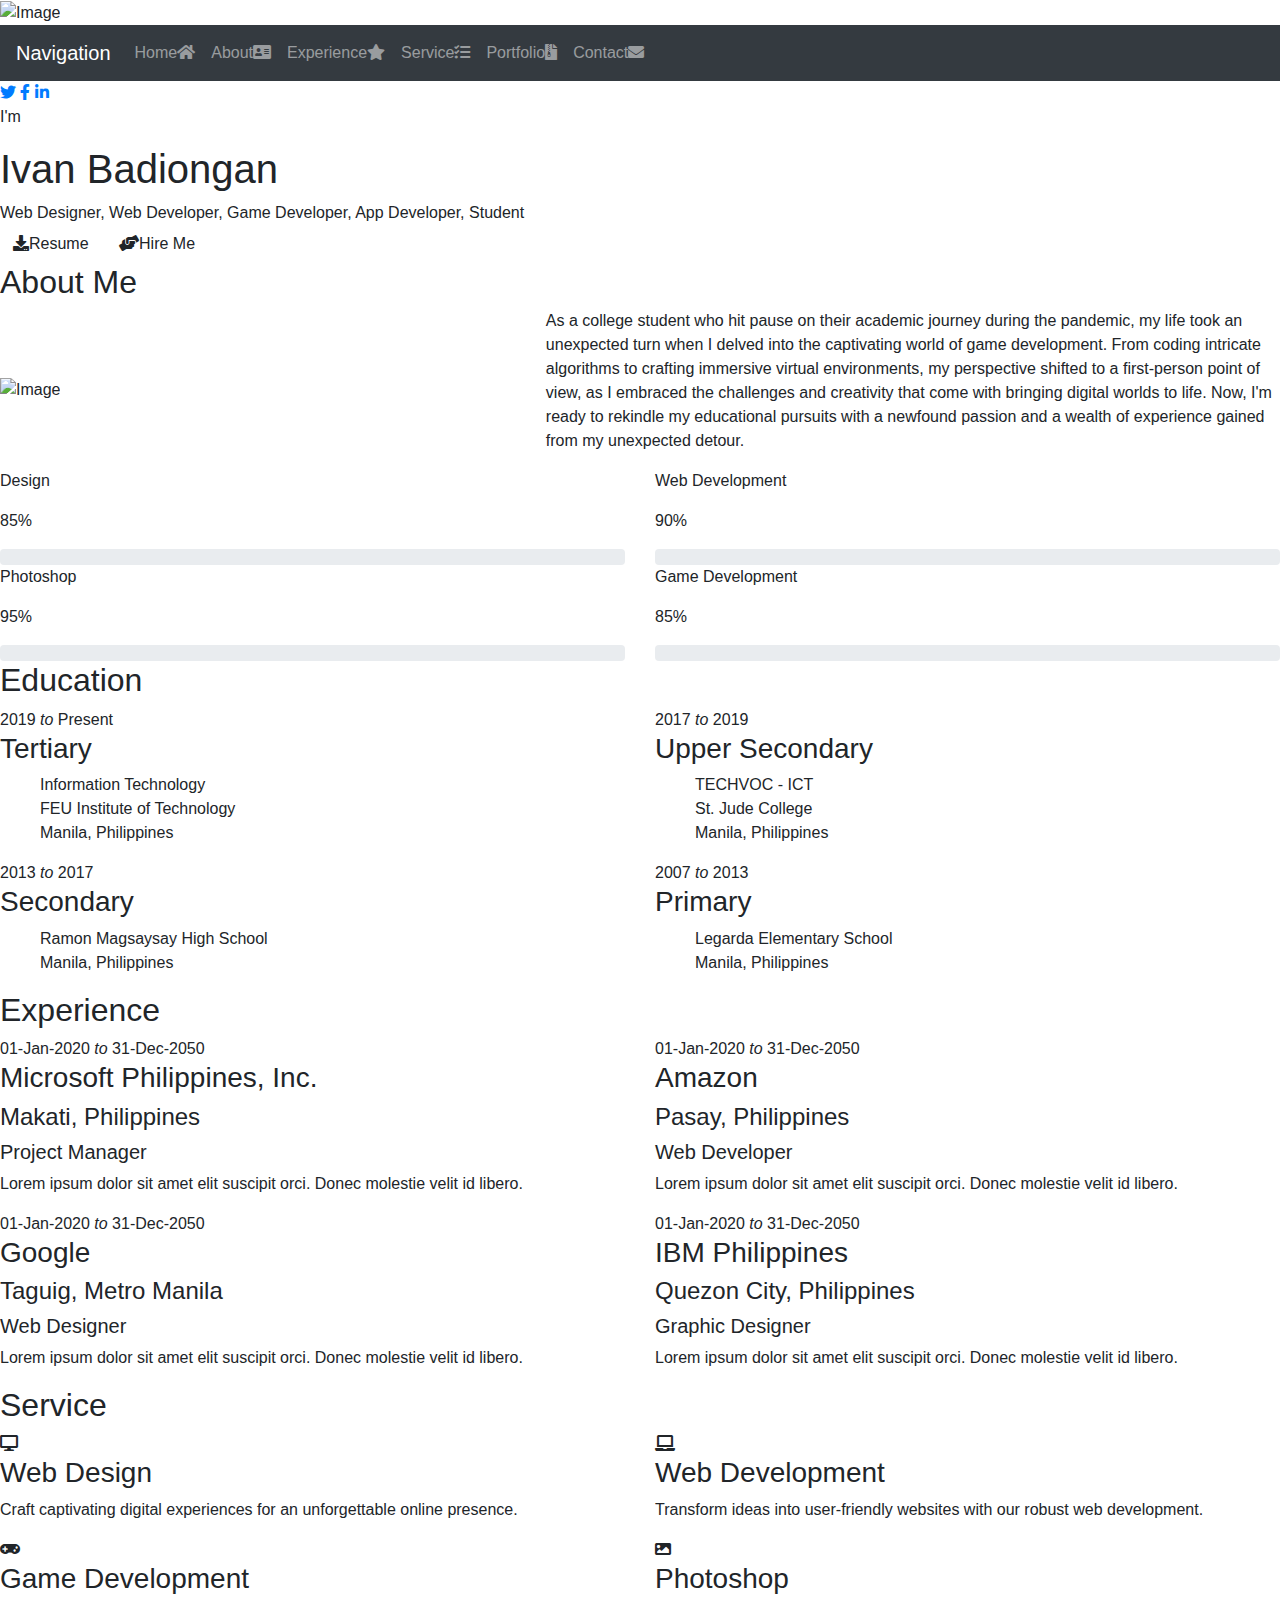
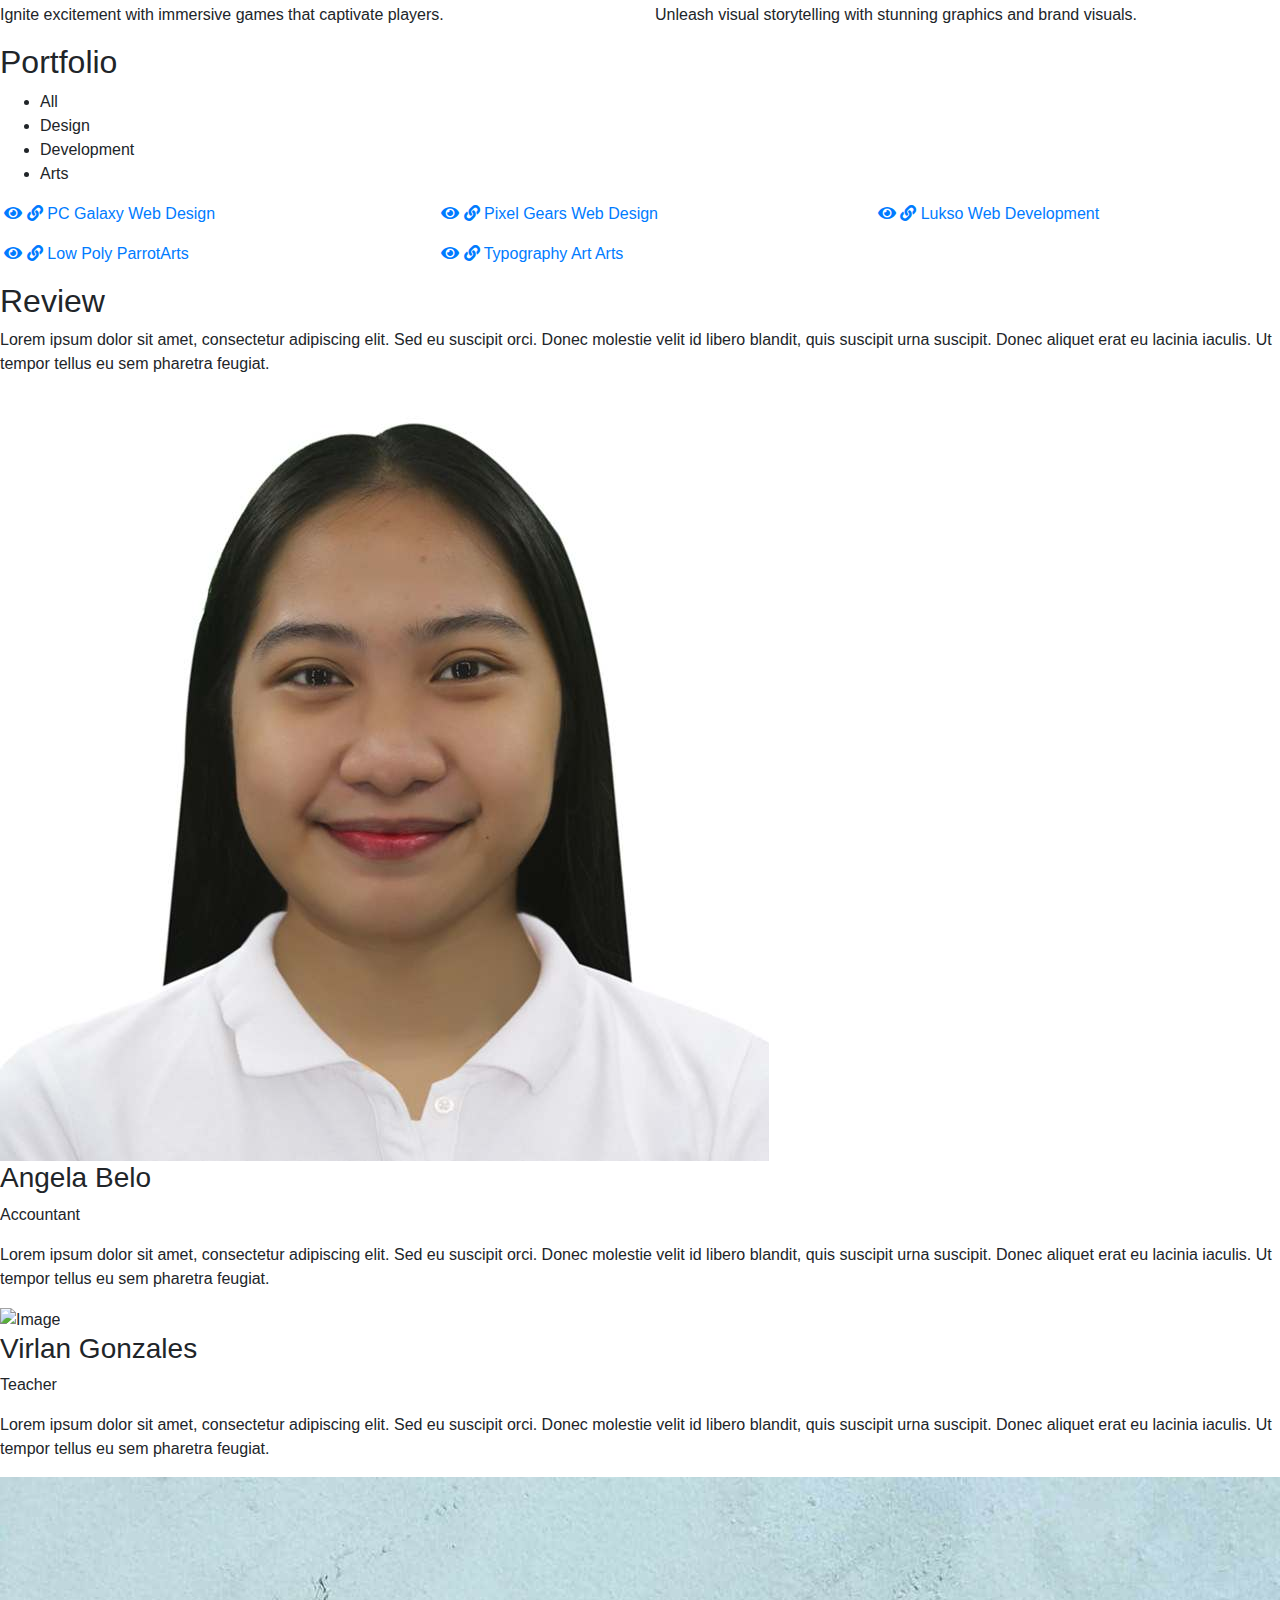
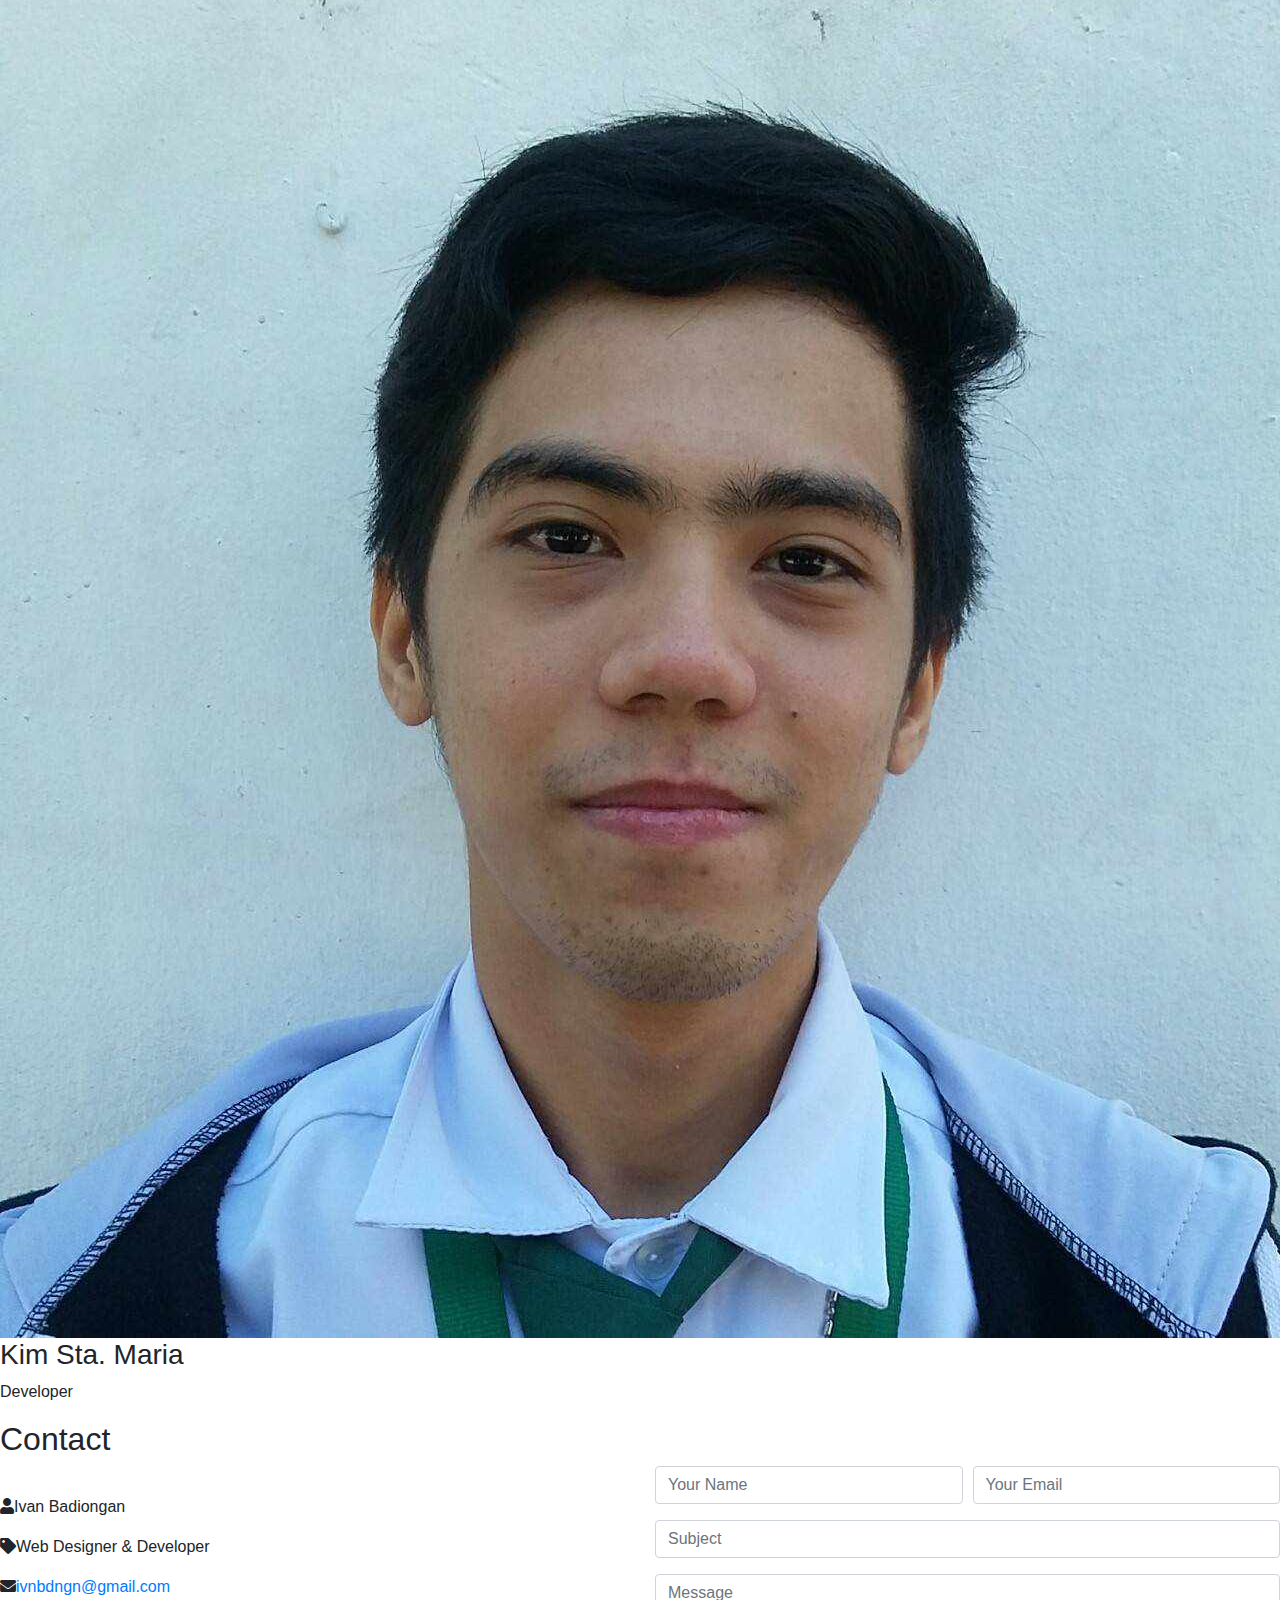
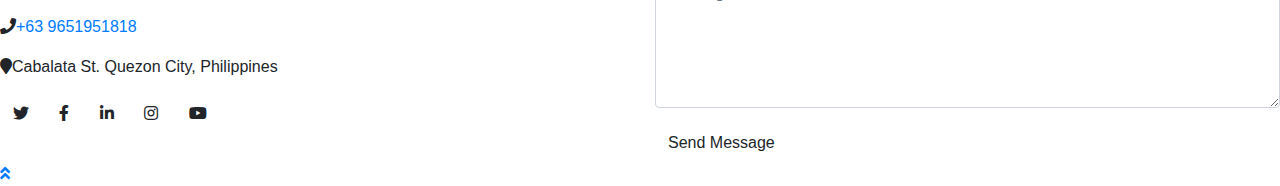
==== index.html @ 09907b91 "Add files via upload" ====
<!DOCTYPE html>
<html lang="en">
    <head>
        <meta charset="utf-8">
        <title>My Personal Website</title>

        <!-- Favicon -->
        <link href="img/favicon.ico" rel="icon">

        <!-- Google Fonts -->
        <link href="https://fonts.googleapis.com/css2?family=Open+Sans:300;400;600;700;800&display=swap" rel="stylesheet">

        <!-- CSS Libraries -->
        <link href="https://stackpath.bootstrapcdn.com/bootstrap/4.4.1/css/bootstrap.min.css" rel="stylesheet">
        <link href="https://cdnjs.cloudflare.com/ajax/libs/font-awesome/5.10.0/css/all.min.css" rel="stylesheet">
        <link href="lib/slick/slick.css" rel="stylesheet">
        <link href="lib/slick/slick-theme.css" rel="stylesheet">
        <link href="lib/lightbox/css/lightbox.min.css" rel="stylesheet">

        <!-- Template Stylesheet -->
        <link href="css/style.css" rel="stylesheet">
    </head>

    <body data-spy="scroll" data-target=".navbar" data-offset="51">
        <div class="wrapper">
            <div class="sidebar">
                <div class="sidebar-header">
                    <img src="img/logo.png" alt="Image">
                </div>
                <div class="sidebar-content">
                    <nav class="navbar navbar-expand-md bg-dark navbar-dark">
                        <a href="#" class="navbar-brand">Navigation</a>
                        <button type="button" class="navbar-toggler" data-toggle="collapse" data-target="#navbarCollapse">
                            <span class="navbar-toggler-icon"></span>
                        </button>
                        <div class="collapse navbar-collapse" id="navbarCollapse">
                            <ul class="nav navbar-nav">
                                <li class="nav-item">
                                    <a class="nav-link" href="#header">Home<i class="fa fa-home"></i></a>
                                </li>
                                <li class="nav-item">
                                    <a class="nav-link" href="#about">About<i class="fa fa-address-card"></i></a>
                                </li>
                                <li class="nav-item">
                                    <a class="nav-link" href="#experience">Experience<i class="fa fa-star"></i></a>
                                </li>
                                <li class="nav-item">
                                    <a class="nav-link" href="#service">Service<i class="fa fa-tasks"></i></a>
                                </li>
                                <li class="nav-item">
                                    <a class="nav-link" href="#portfolio">Portfolio<i class="fa fa-file-archive"></i></a>
                                </li>
                                <li class="nav-item">
                                    <a class="nav-link" href="#contact">Contact<i class="fa fa-envelope"></i></a>
                                </li>
                            </ul>
                        </div>
                    </nav>
                </div>
                <div class="sidebar-footer">
                    <a href="#"><i class="fab fa-twitter"></i></a>
                    <a href="#"><i class="fab fa-facebook-f"></i></a>
                    <a href="#"><i class="fab fa-linkedin-in"></i></a>
                </div>
            </div>
            <div class="content">
                <!-- Header Start -->
                <div class="header" id="header">
                    <div class="content-inner">
                        <p>I'm</p>
                        <h1>Ivan Badiongan</h1>
                        <h2></h2>
                        <div class="typed-text">Web Designer, Web Developer, Game Developer, App Developer, Student</div>
                    </div>
                </div>
                <!-- Header End -->
                
                <!-- Large Button Start -->
                <div class="large-btn">
                    <div class="content-inner">
                        <a class="btn" href="#"><i class="fa fa-download"></i>Resume</a>
                        <a class="btn" href="#"><i class="fa fa-hands-helping"></i>Hire Me</a>
                    </div>
                </div>
                <!-- Large Button End -->
                
                <!-- About Start -->
                <div class="about" id="about">
                    <div class="content-inner">
                        <div class="content-header">
                            <h2>About Me</h2>
                        </div>
                        <div class="row align-items-center">
                            <div class="col-md-6 col-lg-5">
                                <img src="img/about.jpg" alt="Image">
                            </div>
                            <div class="col-md-6 col-lg-7">
                                <p>
                                    As a college student who hit pause on their academic journey during the pandemic, my life took an unexpected turn when I delved into the captivating world of game development. From coding intricate algorithms to crafting immersive virtual environments, my perspective shifted to a first-person point of view, as I embraced the challenges and creativity that come with bringing digital worlds to life. Now, I'm ready to rekindle my educational pursuits with a newfound passion and a wealth of experience gained from my unexpected detour.
                                </p>
                            </div>
                        </div>
                        <div class="row">
                            <div class="col-md-6">
                                <div class="skills">
                                    <div class="skill-name">
                                        <p>Design</p><p>85%</p>
                                    </div>
                                    <div class="progress">
                                        <div class="progress-bar" role="progressbar" aria-valuenow="85" aria-valuemin="0" aria-valuemax="100"></div>
                                    </div>
                                    <div class="skill-name">
                                        <p>Photoshop</p><p>95%</p>
                                    </div>
                                    <div class="progress">
                                        <div class="progress-bar" role="progressbar" aria-valuenow="95" aria-valuemin="0" aria-valuemax="100"></div>
                                    </div>
                                </div>
                            </div>
                            <div class="col-md-6">
                                <div class="skills">
                                    <div class="skill-name">
                                        <p>Web Development</p><p>90%</p>
                                    </div>
                                    <div class="progress">
                                        <div class="progress-bar" role="progressbar" aria-valuenow="90" aria-valuemin="0" aria-valuemax="100"></div>
                                    </div>
                                    <div class="skill-name">
                                        <p>Game Development</p><p>85%</p>
                                    </div>
                                    <div class="progress">
                                        <div class="progress-bar" role="progressbar" aria-valuenow="85" aria-valuemin="0" aria-valuemax="100"></div>
                                    </div>
                                </div>
                            </div>
                        </div>
                    </div>
                </div>
                <!-- About End -->
                
                <!-- Education Start -->
                <div class="education" id="education">
                    <div class="content-inner">
                        <div class="content-header">
                            <h2>Education</h2>
                        </div>
                        <div class="row align-items-center">
                            <div class="col-md-6">
                                <div class="edu-col">
                                    <span>2019 <i>to</i> Present</span>
                                    <h3>Tertiary</h3>
                                    <ul style="list-style-type:none;">
                                        <li>Information Technology</li>
                                        <li>FEU Institute of Technology</li>
                                        <li>Manila, Philippines</li>
                                    </ul>  
                                </div>
                            </div>
                            <div class="col-md-6">
                                <div class="edu-col">
                                    <span>2017 <i>to</i> 2019</span>
                                    <h3>Upper Secondary</h3>
                                    <ul style="list-style-type:none;">
                                        <li>TECHVOC - ICT</li>
                                        <li>St. Jude College</li>
                                        <li>Manila, Philippines</li>
                                    </ul>
                                </div>
                            </div>
                            <div class="col-md-6">
                                <div class="edu-col">
                                    <span>2013 <i>to</i> 2017</span>
                                    <h3>Secondary</h3>
                                    <ul style="list-style-type:none;">
                                        <li>Ramon Magsaysay High School</li>
                                        <li>Manila, Philippines</li>
                                    </ul>
                                </div>
                            </div>
                            <div class="col-md-6">
                                <div class="edu-col">
                                    <span>2007 <i>to</i> 2013</span>
                                    <h3>Primary</h3>
                                    <ul style="list-style-type:none;">
                                        <li>Legarda Elementary School</li>
                                        <li>Manila, Philippines</li>
                                    </ul>  
                                </div>
                            </div>
                        </div>
                    </div>
                </div>
                <!-- Education Start -->
                
                <!-- Experience Start -->
                <div class="experience" id="experience">
                    <div class="content-inner">
                        <div class="content-header">
                            <h2>Experience</h2>
                        </div>
                        <div class="row align-items-center">
                            <div class="col-md-6">
                                <div class="exp-col">
                                    <span>01-Jan-2020 <i>to</i> 31-Dec-2050</span>
                                    <h3>Microsoft Philippines, Inc.</h3>
                                    <h4>Makati, Philippines</h4>
                                    <h5>Project Manager</h5>
                                    <p>Lorem ipsum dolor sit amet elit suscipit orci. Donec molestie velit id libero.</p>
                                </div>
                            </div>
                            <div class="col-md-6">
                                <div class="exp-col">
                                    <span>01-Jan-2020 <i>to</i> 31-Dec-2050</span>
                                    <h3>Amazon</h3>
                                    <h4>Pasay, Philippines</h4>
                                    <h5>Web Developer</h5>
                                    <p>Lorem ipsum dolor sit amet elit suscipit orci. Donec molestie velit id libero.</p>
                                </div>
                            </div>
                            <div class="col-md-6">
                                <div class="exp-col">
                                    <span>01-Jan-2020 <i>to</i> 31-Dec-2050</span>
                                    <h3>Google</h3>
                                    <h4>Taguig, Metro Manila</h4>
                                    <h5>Web Designer</h5>
                                    <p>Lorem ipsum dolor sit amet elit suscipit orci. Donec molestie velit id libero.</p>
                                </div>
                            </div>
                            <div class="col-md-6">
                                <div class="exp-col">
                                    <span>01-Jan-2020 <i>to</i> 31-Dec-2050</span>
                                    <h3>IBM Philippines</h3>
                                    <h4>Quezon City, Philippines</h4>
                                    <h5>Graphic Designer</h5>
                                    <p>Lorem ipsum dolor sit amet elit suscipit orci. Donec molestie velit id libero.</p>
                                </div>
                            </div>
                        </div>
                    </div>
                </div>
                <!-- Experience Start -->
                
                <!-- Service Start -->
                <div class="service" id="service">
                    <div class="content-inner">
                        <div class="content-header">
                            <h2>Service</h2>
                        </div>
                        <div class="row align-items-center">
                            <div class="col-md-6">
                                <div class="srv-col">
                                    <i class="fa fa-desktop"></i>
                                    <h3>Web Design</h3>
                                    <p>Craft captivating digital experiences for an unforgettable online presence.</p>
                                </div>
                            </div>
                            <div class="col-md-6">
                                <div class="srv-col">
                                    <i class="fa fa-laptop"></i>
                                    <h3>Web Development</h3>
                                    <p>Transform ideas into user-friendly websites with our robust web development.</p>
                                </div>
                            </div>
                            <div class="col-md-6">
                                <div class="srv-col">
                                    <i class="fa fa-gamepad"></i>
                                    <h3>Game Development</h3>
                                    <p>Ignite excitement with immersive games that captivate players.</p>
                                </div>
                            </div>
                            <div class="col-md-6">
                                <div class="srv-col">
                                    <i class="fa fa-image"></i>
                                    <h3>Photoshop</h3>
                                    <p>Unleash visual storytelling with stunning graphics and brand visuals.</p>
                                </div>
                            </div>
                        </div>
                    </div>
                </div>
                <!-- Service Start -->
                
                <!-- Portfolio Start -->
                <div class="portfolio" id="portfolio">
                    <div class="content-inner">
                        <div class="content-header">
                            <h2>Portfolio</h2>
                        </div>
                        <div class="row">
                            <div class="col-lg-12">
                                <ul id="portfolio-flters">
                                    <li data-filter="*" class="filter-active">All</li>
                                    <li data-filter=".web-des">Design</li>
                                    <li data-filter=".web-dev">Development</li>
                                    <li data-filter=".dig-mar">Arts</li>
                                </ul>
                            </div>
                        </div>
                        <div class="row portfolio-container">
                            <div class="col-lg-4 col-md-6 portfolio-item web-des">
                                <div class="portfolio-wrap">
                                    <figure>
                                        <img src="img/portfolio-1.png" class="img-fluid" alt="">
                                        <a href="img/portfolio-1.png" data-lightbox="portfolio" data-title="Project Name" class="link-preview" title="Preview"><i class="fa fa-eye"></i></a>
                                        <a href="#" class="link-details" title="More Details"><i class="fa fa-link"></i></a>
                                        <a class="portfolio-title" href="#">PC Galaxy <span>Web Design</span></a>
                                    </figure>
                                </div>
                            </div>

                            <div class="col-lg-4 col-md-6 portfolio-item web-des">
                                <div class="portfolio-wrap">
                                    <figure>
                                        <img src="img/portfolio-2.png" class="img-fluid" alt="">
                                        <a href="img/portfolio-2.png" class="link-preview" data-lightbox="portfolio" data-title="Project Name" title="Preview"><i class="fa fa-eye"></i></a>
                                        <a href="#" class="link-details" title="More Details"><i class="fa fa-link"></i></a>
                                        <a class="portfolio-title" href="#">Pixel Gears <span>Web Design</span></a>
                                    </figure>
                                </div>
                            </div>

                            <div class="col-lg-4 col-md-6 portfolio-item web-dev">
                                <div class="portfolio-wrap">
                                    <figure>
                                        <img src="img/portfolio-3.jpg" class="img-fluid" alt="">
                                        <a href="img/portfolio-3.jpg" class="link-preview" data-lightbox="portfolio" data-title="Project Name" title="Preview"><i class="fa fa-eye"></i></a>
                                        <a href="#" class="link-details" title="More Details"><i class="fa fa-link"></i></a>
                                        <a class="portfolio-title" href="#">Lukso <span>Web Development</span></a>
                                    </figure>
                                </div>
                            </div>

                            <div class="col-lg-4 col-md-6 portfolio-item dig-mar">
                                <div class="portfolio-wrap">
                                    <figure>
                                        <img src="img/portfolio-5.jpg" class="img-fluid" alt="">
                                        <a href="img/portfolio-5.jpg" class="link-preview" data-lightbox="portfolio" data-title="Project Name" title="Preview"><i class="fa fa-eye"></i></a>
                                        <a href="#" class="link-details" title="More Details"><i class="fa fa-link"></i></a>
                                        <a class="portfolio-title" href="#">Low Poly Parrot<span>Arts</span></a>
                                    </figure>
                                </div>
                            </div>

                            <div class="col-lg-4 col-md-6 portfolio-item dig-mar">
                                <div class="portfolio-wrap">
                                    <figure>
                                        <img src="img/portfolio-6.jpg" class="img-fluid" alt="">
                                        <a href="img/portfolio-6.jpg" class="link-preview" data-lightbox="portfolio" data-title="Project Name" title="Preview"><i class="fa fa-eye"></i></a>
                                        <a href="#" class="link-details" title="More Details"><i class="fa fa-link"></i></a>
                                        <a class="portfolio-title" href="#">Typography Art <span>Arts</span></a>
                                    </figure>
                                </div>
                            </div>
                        </div>
                    </div>
                </div>
                <!-- Portfolio Start -->
                
                <!-- Review Start -->
                <div class="review" id="review">
                    <div class="content-inner">
                        <div class="content-header">
                            <h2>Review</h2>
                        </div>
                        <div class="row align-items-center review-slider">
                            <div class="col-md-12">
                                <div class="review-slider-item">
                                    <div class="review-text">
                                        <p>
                                            Lorem ipsum dolor sit amet, consectetur adipiscing elit. Sed eu suscipit orci. Donec molestie velit id libero blandit, quis suscipit urna suscipit. Donec aliquet erat eu lacinia iaculis. Ut tempor tellus eu sem pharetra feugiat.
                                        </p>
                                    </div>
                                    <div class="review-img">
                                        <img src="img/review-1.jpg" alt="Image">
                                        <div class="review-name">
                                            <h3>Angela Belo</h3>
                                            <p>Accountant</p>
                                        </div>
                                    </div>
                                </div>
                            </div>
                            <div class="col-md-12">
                                <div class="review-slider-item">
                                    <div class="review-text">
                                        <p>
                                            Lorem ipsum dolor sit amet, consectetur adipiscing elit. Sed eu suscipit orci. Donec molestie velit id libero blandit, quis suscipit urna suscipit. Donec aliquet erat eu lacinia iaculis. Ut tempor tellus eu sem pharetra feugiat.
                                        </p>
                                    </div>
                                    <div class="review-img">
                                        <img src="img/review-2.jpg" alt="Image">
                                        <div class="review-name">
                                            <h3>Virlan Gonzales</h3>
                                            <p>Teacher</p>
                                        </div>
                                    </div>
                                </div>
                            </div>
                            <div class="col-md-12">
                                <div class="review-slider-item">
                                    <div class="review-text">
                                        <p>
                                            Lorem ipsum dolor sit amet, consectetur adipiscing elit. Sed eu suscipit orci. Donec molestie velit id libero blandit, quis suscipit urna suscipit. Donec aliquet erat eu lacinia iaculis. Ut tempor tellus eu sem pharetra feugiat.
                                        </p>
                                    </div>
                                    <div class="review-img">
                                        <img src="img/review-3.jpg" alt="Image">
                                        <div class="review-name">
                                            <h3>Kim Sta. Maria</h3>
                                            <p>Developer</p>
                                        </div>
                                    </div>
                                </div>
                            </div>
                        </div>
                    </div>
                </div>
                <!-- Review End -->
                
                <!-- Contact Start -->
                <div class="contact" id="contact">
                    <div class="content-inner">
                        <div class="content-header">
                            <h2>Contact</h2>
                        </div>
                        <div class="row align-items-center">
                            <div class="col-md-6">
                                <div class="contact-info">
                                    <p><i class="fa fa-user"></i>Ivan Badiongan</p>
                                    <p><i class="fa fa-tag"></i>Web Designer & Developer</p>
                                    <p><i class="fa fa-envelope"></i><a href="mailto:info@example.com">ivnbdngn@gmail.com</a></p>
                                    <p><i class="fa fa-phone"></i><a href="tel:+1234567890">+63 9651951818</a></p>
                                    <p><i class="fa fa-map-marker"></i>Cabalata St. Quezon City, Philippines</p>
                                    <div class="social">
                                        <a class="btn" href=""><i class="fab fa-twitter"></i></a>
                                        <a class="btn" href=""><i class="fab fa-facebook-f"></i></a>
                                        <a class="btn" href=""><i class="fab fa-linkedin-in"></i></a>
                                        <a class="btn" href=""><i class="fab fa-instagram"></i></a>
                                        <a class="btn" href=""><i class="fab fa-youtube"></i></a>
                                    </div>
                                </div>
                            </div>
                            <div class="col-md-6">
                                <div class="form">
                                    <form>
                                        <div class="form-row">
                                            <div class="form-group col-md-6">
                                                <input type="text" class="form-control" placeholder="Your Name" />
                                            </div>
                                            <div class="form-group col-md-6">
                                                <input type="email" class="form-control" placeholder="Your Email" />
                                            </div>
                                        </div>
                                        <div class="form-group">
                                            <input type="text" class="form-control" placeholder="Subject" />
                                        </div>
                                        <div class="form-group">
                                            <textarea class="form-control" rows="5" placeholder="Message"></textarea>
                                        </div>
                                        <div><button class="btn" type="submit">Send Message</button></div>
                                    </form>
                                </div>
                            </div>
                        </div>
                    </div>
                </div>
                <!-- Contact End -->
                

            </div>
        </div>
        
        <!-- Back to Top -->
        <a href="#" class="back-to-top"><i class="fa fa-angle-double-up"></i></a>
        
        <!-- JavaScript Libraries -->
        <script src="https://code.jquery.com/jquery-3.4.1.min.js"></script>
        <script src="https://stackpath.bootstrapcdn.com/bootstrap/4.4.1/js/bootstrap.bundle.min.js"></script>
        <script src="lib/easing/easing.min.js"></script>
        <script src="lib/slick/slick.min.js"></script>
        <script src="lib/typed/typed.min.js"></script>
        <script src="lib/waypoints/waypoints.min.js"></script>
        <script src="lib/isotope/isotope.pkgd.min.js"></script>
        <script src="lib/lightbox/js/lightbox.min.js"></script>
        
        <!-- Template Javascript -->
        <script src="js/main.js"></script>
    </body>
</html>
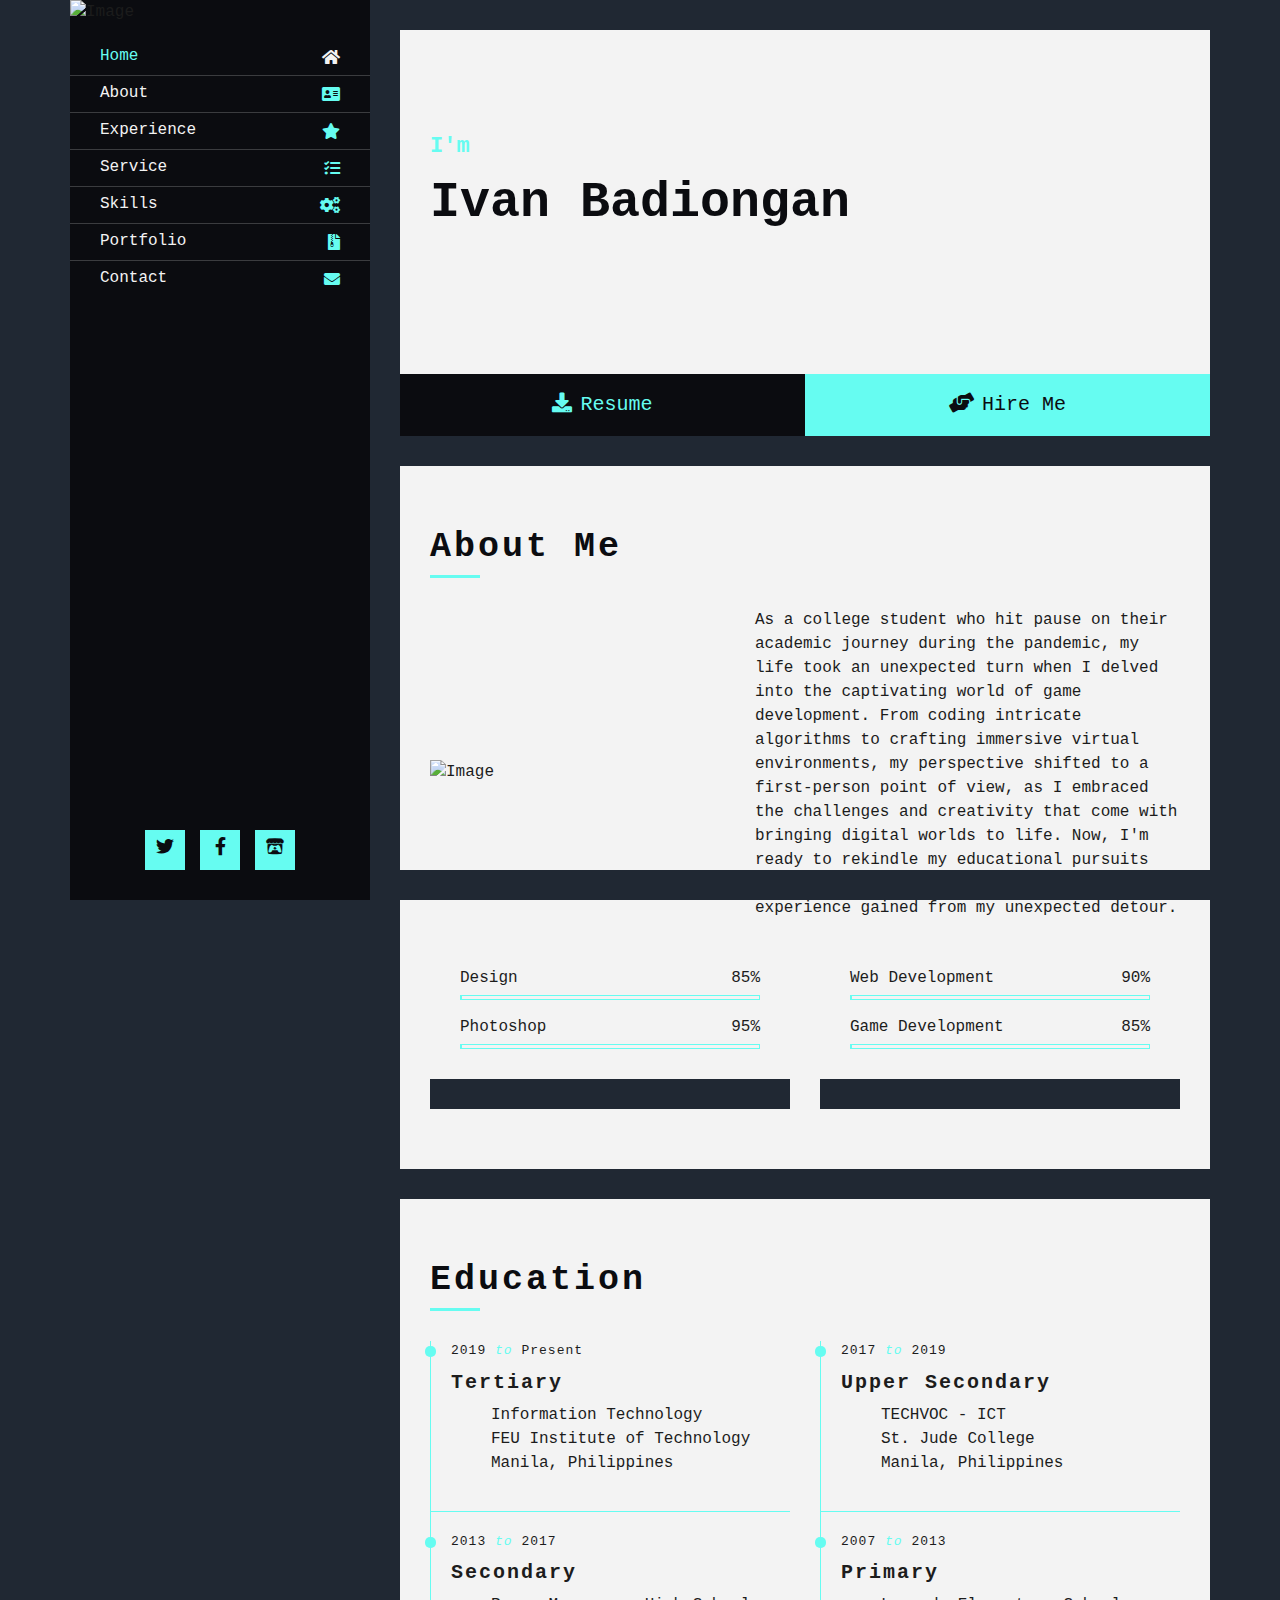
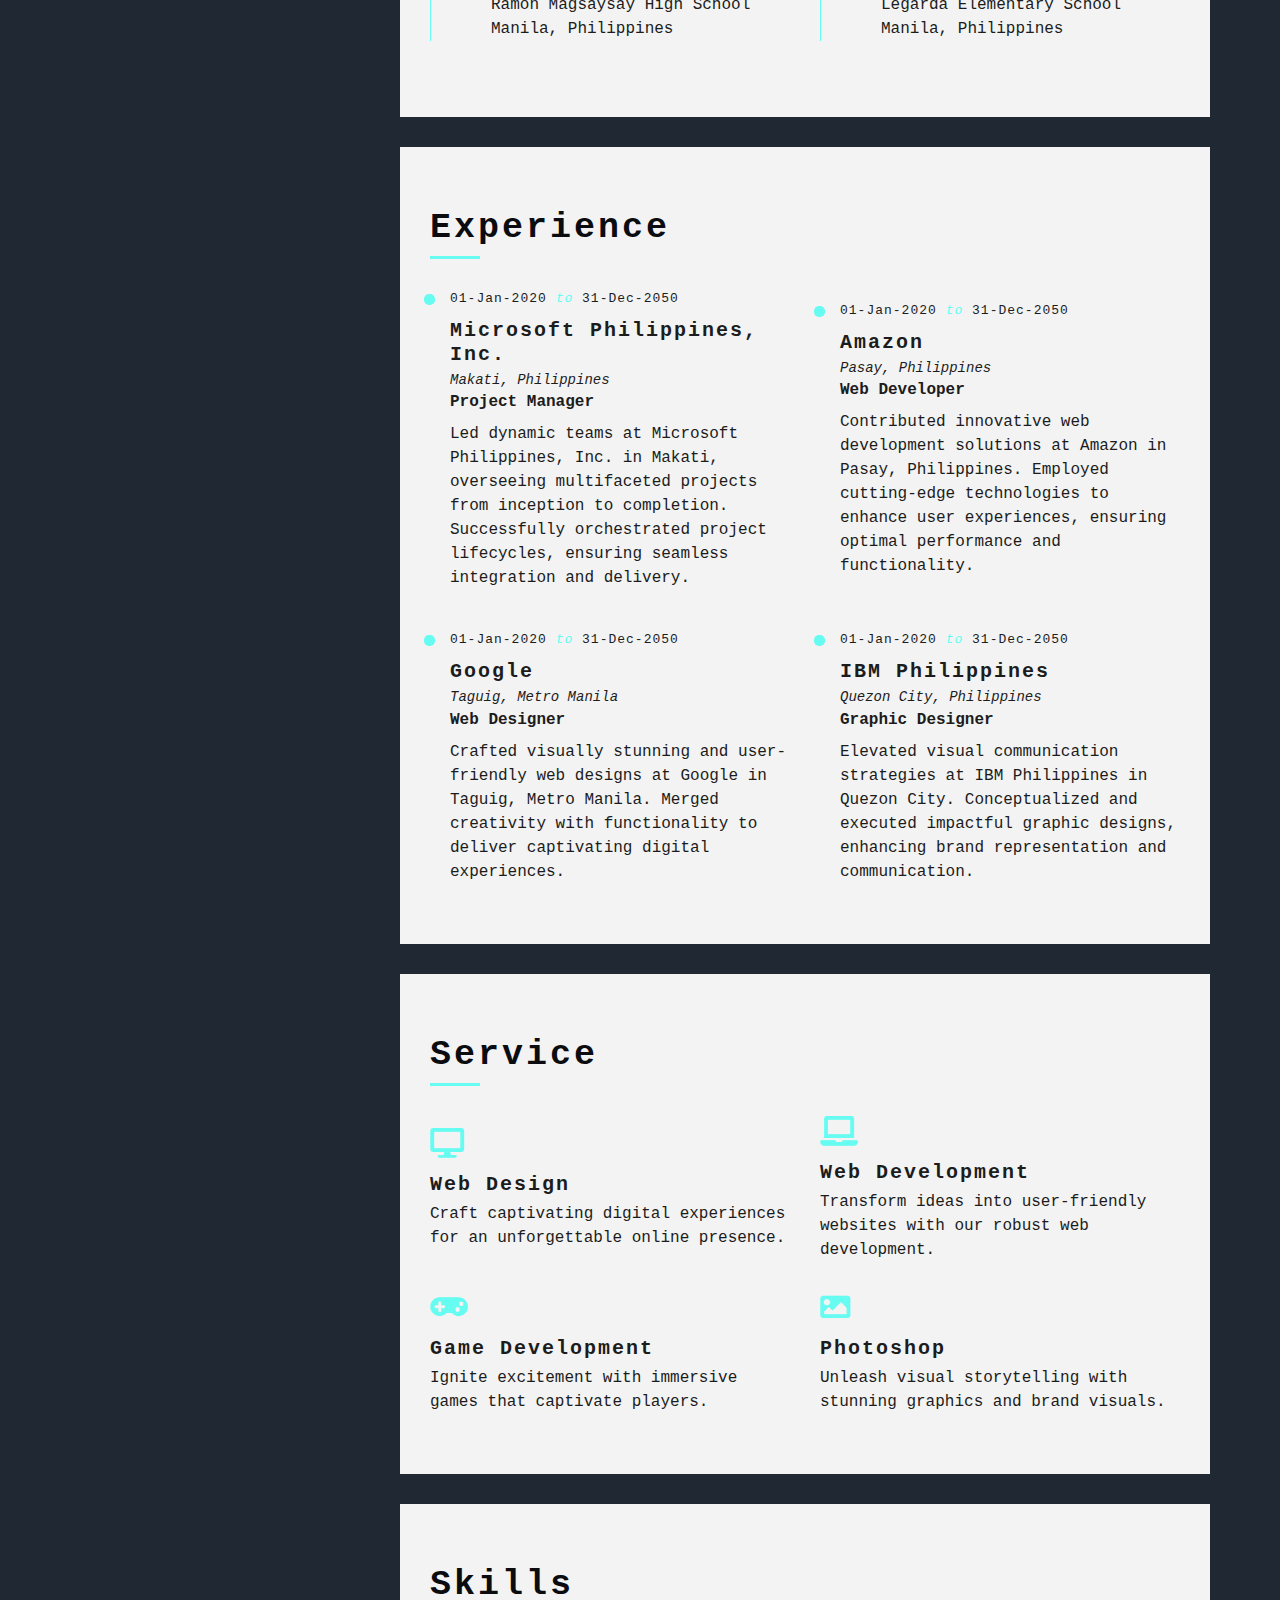
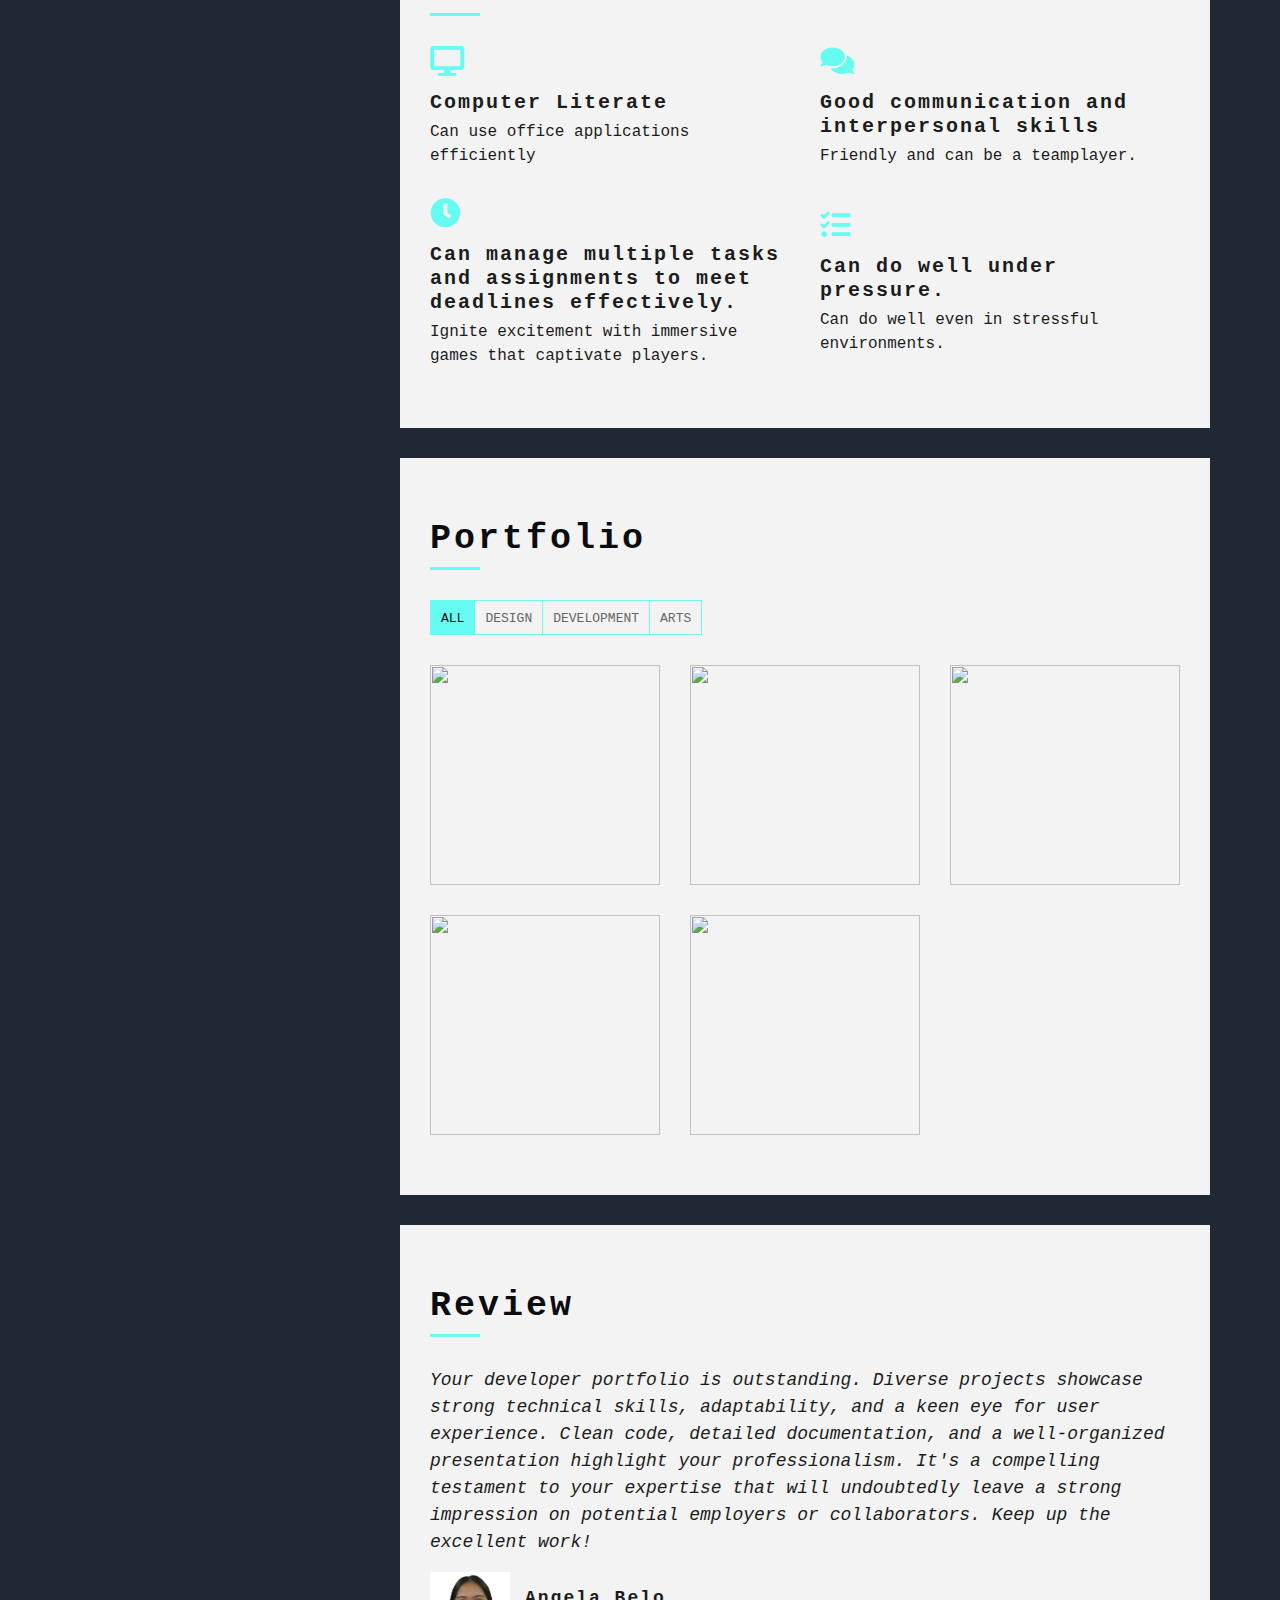
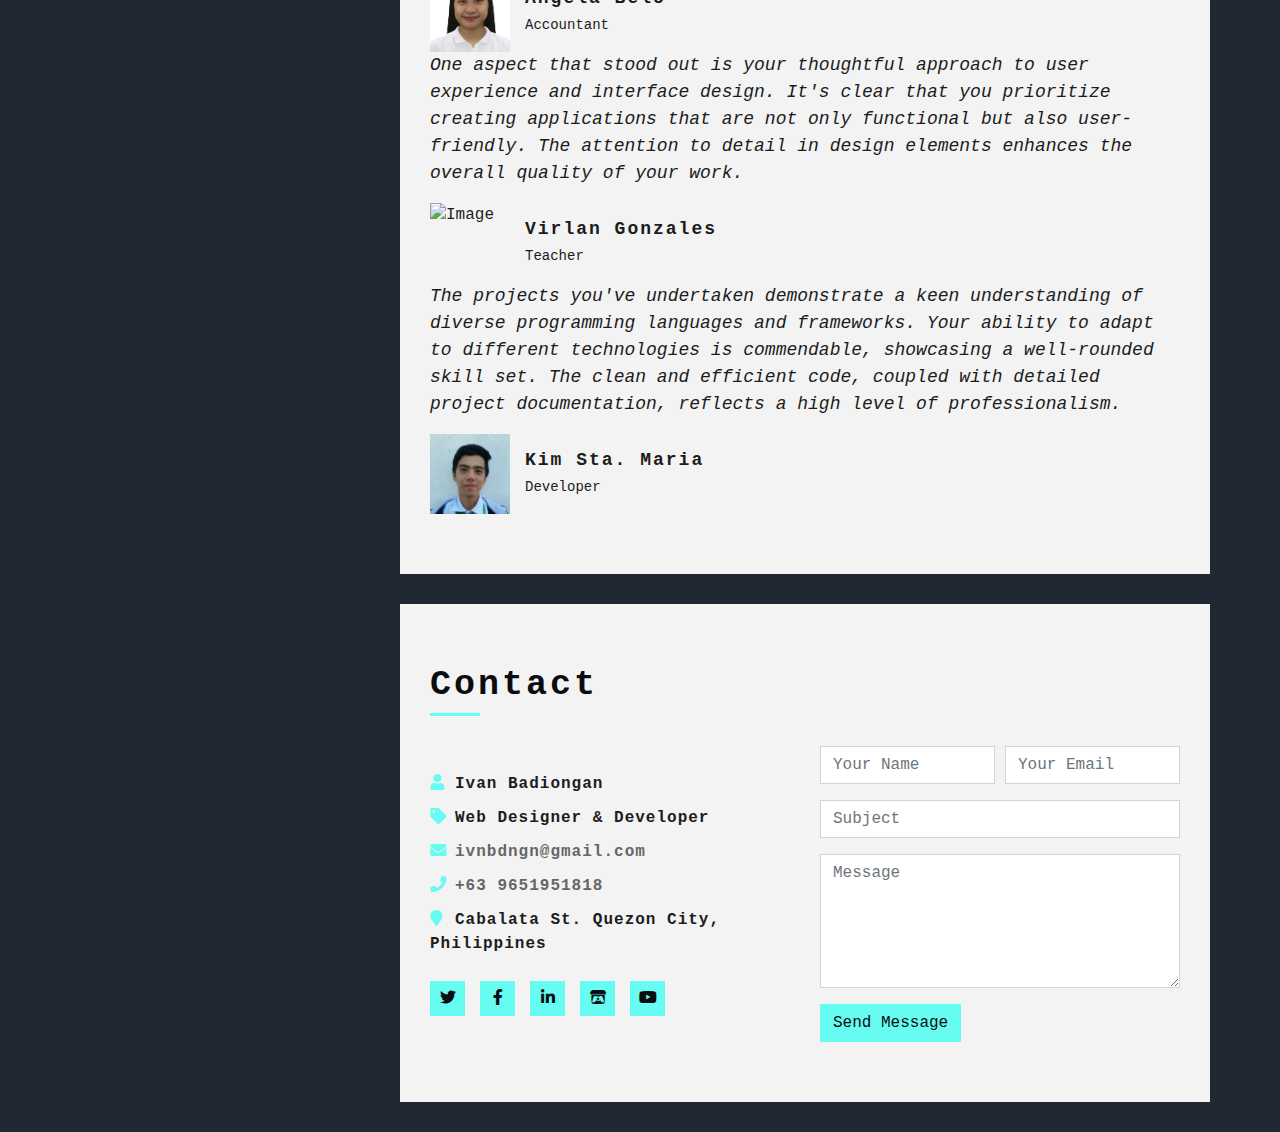
==== commit 7b937946: "Add files via upload" ====
--- a/index.html
+++ b/index.html
@@ -47,6 +47,9 @@
                                 <li class="nav-item">
                                     <a class="nav-link" href="#service">Service<i class="fa fa-tasks"></i></a>
                                 </li>
+								<li class="nav-item">
+                                    <a class="nav-link" href="#skills">Skills<i class="fa fa-cogs"></i></a>
+                                </li>
                                 <li class="nav-item">
                                     <a class="nav-link" href="#portfolio">Portfolio<i class="fa fa-file-archive"></i></a>
                                 </li>
@@ -58,9 +61,9 @@
                     </nav>
                 </div>
                 <div class="sidebar-footer">
-                    <a href="#"><i class="fab fa-twitter"></i></a>
-                    <a href="#"><i class="fab fa-facebook-f"></i></a>
-                    <a href="#"><i class="fab fa-linkedin-in"></i></a>
+                    <a href="https://twitter.com/naivv1"><i class="fab fa-twitter"></i></a>
+                    <a href="https://www.facebook.com/ivnbdngn/"><i class="fab fa-facebook-f"></i></a>
+                    <a href="https://naivv.itch.io/"><i class="fab fa-itch-io"></i></a>
                 </div>
             </div>
             <div class="content">
@@ -205,7 +208,7 @@
                                     <h3>Microsoft Philippines, Inc.</h3>
                                     <h4>Makati, Philippines</h4>
                                     <h5>Project Manager</h5>
-                                    <p>Lorem ipsum dolor sit amet elit suscipit orci. Donec molestie velit id libero.</p>
+                                    <p>Led dynamic teams at Microsoft Philippines, Inc. in Makati, overseeing multifaceted projects from inception to completion. Successfully orchestrated project lifecycles, ensuring seamless integration and delivery.</p>
                                 </div>
                             </div>
                             <div class="col-md-6">
@@ -214,7 +217,7 @@
                                     <h3>Amazon</h3>
                                     <h4>Pasay, Philippines</h4>
                                     <h5>Web Developer</h5>
-                                    <p>Lorem ipsum dolor sit amet elit suscipit orci. Donec molestie velit id libero.</p>
+                                    <p>Contributed innovative web development solutions at Amazon in Pasay, Philippines. Employed cutting-edge technologies to enhance user experiences, ensuring optimal performance and functionality.</p>
                                 </div>
                             </div>
                             <div class="col-md-6">
@@ -223,7 +226,7 @@
                                     <h3>Google</h3>
                                     <h4>Taguig, Metro Manila</h4>
                                     <h5>Web Designer</h5>
-                                    <p>Lorem ipsum dolor sit amet elit suscipit orci. Donec molestie velit id libero.</p>
+                                    <p>Crafted visually stunning and user-friendly web designs at Google in Taguig, Metro Manila. Merged creativity with functionality to deliver captivating digital experiences.</p>
                                 </div>
                             </div>
                             <div class="col-md-6">
@@ -232,7 +235,7 @@
                                     <h3>IBM Philippines</h3>
                                     <h4>Quezon City, Philippines</h4>
                                     <h5>Graphic Designer</h5>
-                                    <p>Lorem ipsum dolor sit amet elit suscipit orci. Donec molestie velit id libero.</p>
+                                    <p>Elevated visual communication strategies at IBM Philippines in Quezon City. Conceptualized and executed impactful graphic designs, enhancing brand representation and communication.</p>
                                 </div>
                             </div>
                         </div>
@@ -273,6 +276,47 @@
                                     <i class="fa fa-image"></i>
                                     <h3>Photoshop</h3>
                                     <p>Unleash visual storytelling with stunning graphics and brand visuals.</p>
+                                </div>
+                            </div>
+                        </div>
+                    </div>
+                </div>
+                <!-- Service Start -->
+				
+				
+				<!-- Skills Start -->
+                <div class="skills" id="skills">
+                    <div class="content-inner">
+                        <div class="content-header">
+                            <h2>Skills</h2>
+                        </div>
+                        <div class="row align-items-center">
+                            <div class="col-md-6">
+                                <div class="skl-col">
+                                    <i class="fa fa-desktop"></i>
+                                    <h3>Computer Literate</h3>
+									<p>Can use office applications efficiently</p>
+                                </div>
+                            </div>
+                            <div class="col-md-6">
+                                <div class="skl-col">
+                                    <i class="fa fa-comments"></i>
+                                    <h3>Good communication and interpersonal skills</h3>
+                                    <p>Friendly and can be a teamplayer.</p>
+                                </div>
+                            </div>
+                            <div class="col-md-6">
+                                <div class="skl-col">
+                                    <i class="fa fa-clock"></i>
+                                    <h3>Can manage multiple tasks and assignments to meet deadlines effectively.</h3>
+                                    <p>Ignite excitement with immersive games that captivate players.</p>
+                                </div>
+                            </div>
+                            <div class="col-md-6">
+                                <div class="skl-col">
+                                    <i class="fa fa-tasks"></i>
+                                    <h3>Can do well under pressure.</h3>
+                                    <p>Can do well even in stressful environments.</p>
                                 </div>
                             </div>
                         </div>
@@ -301,8 +345,8 @@
                                 <div class="portfolio-wrap">
                                     <figure>
                                         <img src="img/portfolio-1.png" class="img-fluid" alt="">
-                                        <a href="img/portfolio-1.png" data-lightbox="portfolio" data-title="Project Name" class="link-preview" title="Preview"><i class="fa fa-eye"></i></a>
-                                        <a href="#" class="link-details" title="More Details"><i class="fa fa-link"></i></a>
+                                        <a href="img/portfolio-1.png" data-lightbox="portfolio" data-title="PC Galaxy" class="link-preview" title="Preview"><i class="fa fa-eye"></i></a>
+                                        <a href="files\pcgalaxy.pdf" class="link-details" title="More Details"><i class="fa fa-link"></i></a>
                                         <a class="portfolio-title" href="#">PC Galaxy <span>Web Design</span></a>
                                     </figure>
                                 </div>
@@ -312,8 +356,8 @@
                                 <div class="portfolio-wrap">
                                     <figure>
                                         <img src="img/portfolio-2.png" class="img-fluid" alt="">
-                                        <a href="img/portfolio-2.png" class="link-preview" data-lightbox="portfolio" data-title="Project Name" title="Preview"><i class="fa fa-eye"></i></a>
-                                        <a href="#" class="link-details" title="More Details"><i class="fa fa-link"></i></a>
+                                        <a href="img/portfolio-2.png" class="link-preview" data-lightbox="portfolio" data-title="Pixel Gears" title="Preview"><i class="fa fa-eye"></i></a>
+                                        <a href="files\TheCIV_HCIProject.pdf" class="link-details" title="More Details"><i class="fa fa-link"></i></a>
                                         <a class="portfolio-title" href="#">Pixel Gears <span>Web Design</span></a>
                                     </figure>
                                 </div>
@@ -323,9 +367,9 @@
                                 <div class="portfolio-wrap">
                                     <figure>
                                         <img src="img/portfolio-3.jpg" class="img-fluid" alt="">
-                                        <a href="img/portfolio-3.jpg" class="link-preview" data-lightbox="portfolio" data-title="Project Name" title="Preview"><i class="fa fa-eye"></i></a>
-                                        <a href="#" class="link-details" title="More Details"><i class="fa fa-link"></i></a>
-                                        <a class="portfolio-title" href="#">Lukso <span>Web Development</span></a>
+                                        <a href="img/portfolio-3.jpg" class="link-preview" data-lightbox="portfolio" data-title="Lukso" title="Preview"><i class="fa fa-eye"></i></a>
+                                        <a href="https://naivv.itch.io/jump-quest-2d-lukso" class="link-details" title="More Details"><i class="fa fa-link"></i></a>
+                                        <a class="portfolio-title" href="">Lukso <span>Web Development</span></a>
                                     </figure>
                                 </div>
                             </div>
@@ -334,7 +378,7 @@
                                 <div class="portfolio-wrap">
                                     <figure>
                                         <img src="img/portfolio-5.jpg" class="img-fluid" alt="">
-                                        <a href="img/portfolio-5.jpg" class="link-preview" data-lightbox="portfolio" data-title="Project Name" title="Preview"><i class="fa fa-eye"></i></a>
+                                        <a href="img/portfolio-5.jpg" class="link-preview" data-lightbox="portfolio" data-title="Low Poly Parrot" title="Preview"><i class="fa fa-eye"></i></a>
                                         <a href="#" class="link-details" title="More Details"><i class="fa fa-link"></i></a>
                                         <a class="portfolio-title" href="#">Low Poly Parrot<span>Arts</span></a>
                                     </figure>
@@ -345,7 +389,7 @@
                                 <div class="portfolio-wrap">
                                     <figure>
                                         <img src="img/portfolio-6.jpg" class="img-fluid" alt="">
-                                        <a href="img/portfolio-6.jpg" class="link-preview" data-lightbox="portfolio" data-title="Project Name" title="Preview"><i class="fa fa-eye"></i></a>
+                                        <a href="img/portfolio-6.jpg" class="link-preview" data-lightbox="portfolio" data-title="Typography Art" title="Preview"><i class="fa fa-eye"></i></a>
                                         <a href="#" class="link-details" title="More Details"><i class="fa fa-link"></i></a>
                                         <a class="portfolio-title" href="#">Typography Art <span>Arts</span></a>
                                     </figure>
@@ -367,7 +411,7 @@
                                 <div class="review-slider-item">
                                     <div class="review-text">
                                         <p>
-                                            Lorem ipsum dolor sit amet, consectetur adipiscing elit. Sed eu suscipit orci. Donec molestie velit id libero blandit, quis suscipit urna suscipit. Donec aliquet erat eu lacinia iaculis. Ut tempor tellus eu sem pharetra feugiat.
+                                            Your developer portfolio is outstanding. Diverse projects showcase strong technical skills, adaptability, and a keen eye for user experience. Clean code, detailed documentation, and a well-organized presentation highlight your professionalism. It's a compelling testament to your expertise that will undoubtedly leave a strong impression on potential employers or collaborators. Keep up the excellent work!
                                         </p>
                                     </div>
                                     <div class="review-img">
@@ -383,7 +427,7 @@
                                 <div class="review-slider-item">
                                     <div class="review-text">
                                         <p>
-                                            Lorem ipsum dolor sit amet, consectetur adipiscing elit. Sed eu suscipit orci. Donec molestie velit id libero blandit, quis suscipit urna suscipit. Donec aliquet erat eu lacinia iaculis. Ut tempor tellus eu sem pharetra feugiat.
+                                            One aspect that stood out is your thoughtful approach to user experience and interface design. It's clear that you prioritize creating applications that are not only functional but also user-friendly. The attention to detail in design elements enhances the overall quality of your work.
                                         </p>
                                     </div>
                                     <div class="review-img">
@@ -399,7 +443,7 @@
                                 <div class="review-slider-item">
                                     <div class="review-text">
                                         <p>
-                                            Lorem ipsum dolor sit amet, consectetur adipiscing elit. Sed eu suscipit orci. Donec molestie velit id libero blandit, quis suscipit urna suscipit. Donec aliquet erat eu lacinia iaculis. Ut tempor tellus eu sem pharetra feugiat.
+                                            The projects you've undertaken demonstrate a keen understanding of diverse programming languages and frameworks. Your ability to adapt to different technologies is commendable, showcasing a well-rounded skill set. The clean and efficient code, coupled with detailed project documentation, reflects a high level of professionalism.
                                         </p>
                                     </div>
                                     <div class="review-img">
@@ -431,11 +475,11 @@
                                     <p><i class="fa fa-phone"></i><a href="tel:+1234567890">+63 9651951818</a></p>
                                     <p><i class="fa fa-map-marker"></i>Cabalata St. Quezon City, Philippines</p>
                                     <div class="social">
-                                        <a class="btn" href=""><i class="fab fa-twitter"></i></a>
-                                        <a class="btn" href=""><i class="fab fa-facebook-f"></i></a>
-                                        <a class="btn" href=""><i class="fab fa-linkedin-in"></i></a>
-                                        <a class="btn" href=""><i class="fab fa-instagram"></i></a>
-                                        <a class="btn" href=""><i class="fab fa-youtube"></i></a>
+                                        <a class="btn" href="https://twitter.com/naivv1"><i class="fab fa-twitter"></i></a>
+                                        <a class="btn" href="https://www.facebook.com/ivnbdngn/"><i class="fab fa-facebook-f"></i></a>
+                                        <a class="btn" href="www.linkedin.com/in/ivan-badiongan-b52816270"><i class="fab fa-linkedin-in"></i></a>
+                                        <a class="btn" href="https://naivv.itch.io/"><i class="fab fa-itch-io"></i></a>
+                                        <a class="btn" href="https://www.youtube.com/channel/UC6gXji5MHtESqmBhVQfG28Q"><i class="fab fa-youtube"></i></a>
                                     </div>
                                 </div>
                             </div>
--- a/css/style.css
+++ b/css/style.css
@@ -0,0 +1,1154 @@
+/**********************************/
+/********** General CSS ***********/
+/**********************************/
+body {
+    color: #1c1c1c;
+    background: #202833;
+    font-family: 'Courier New', Courier, monospace;
+}
+
+a {
+    color: #333333;
+    transition: all .3s;
+}
+
+a:hover,
+a:active,
+a:focus {
+    color: #66fcf1;
+    outline: none;
+    text-decoration: none;
+}
+
+.btn:focus {
+    box-shadow: none;
+}
+
+
+/**********************************/
+/****** Layout with Sidebar *******/
+/**********************************/
+.wrapper {
+    position: relative;
+    margin: 0 auto;
+    width: 100%;
+    max-width: 1140px;
+}
+
+.wrapper .sidebar {
+    position: relative;
+    width: 100%;
+    float: left;
+    background: #0b0c10;
+}
+
+.wrapper .content {
+    position: relative;
+    width: 100%;
+    padding: 15px;
+    float: left;
+    background: #202833;
+}
+
+.wrapper .sidebar-header,
+.wrapper .sidebar-footer {
+    display: none;
+}
+
+.navbar {
+    padding: 15px;
+    background: #0b0c10 !important;
+}
+
+.navbar-expand-md .navbar-nav .nav-item {
+    width: 100%;
+    border-top: 1px solid rgba(255, 255, 255, .2);
+}
+
+.navbar-expand-md .navbar-nav .nav-item:first-child{
+    border-top: none;
+}
+
+.navbar-expand-md .navbar-nav .nav-link {
+    color: #f3f3f3;
+    padding: 5px 15px 7px 15px;
+    transition: all .3s;
+}
+
+.navbar-expand-md .navbar-nav .nav-link i {
+    color: #66fcf1;
+    float: right;
+    padding-top: 5px;
+    transition: all .3s;
+}
+
+.navbar-expand-md .navbar-nav .nav-link:hover,
+.navbar-expand-md .navbar-nav .nav-link.active {
+    color: #66fcf1;
+}
+
+.navbar-expand-md .navbar-nav .nav-link:hover i,
+.navbar-expand-md .navbar-nav .nav-link.active i{
+    color: #f3f3f3;
+}
+
+
+.wrapper .sidebar,
+.wrapper .content {
+    -webkit-transition: margin 200ms ease-out;
+    -moz-transition: margin 200ms ease-out;
+    -o-transition: margin 200ms ease-out;
+    transition: margin 200ms ease-out;
+}
+
+@media (min-width: 768px) {
+    .wrapper .content {
+        padding: 30px 0px 30px 30px;
+    }
+    
+    .wrapper .content::before,
+    .wrapper .content::after {
+        position: fixed;
+        content: "";
+        width: 100%;
+        height: 30px;
+        background: #202833;
+        z-index: 1;
+    }
+    
+    .wrapper .content::before {
+        top: 0;
+    }
+    
+    .wrapper .content::after {
+        bottom: 0;
+    }
+    
+    .wrapper .sidebar {
+        position: fixed;
+        width: 300px;
+        height: 100%;
+        margin-left: -250px;
+        float: left;
+        overflow: auto;
+        scrollbar-width: thin;
+        scrollbar-color: gray;
+        z-index: 2;
+    }
+
+    .wrapper .sidebar:hover {
+        margin-left: 0px;
+    }
+    
+    .wrapper .content {
+        position: relative;
+        width: calc(100% - 50px);
+        margin-left: 50px;
+        float: right;
+    }
+    
+    .wrapper .sidebar:hover  .sidebar-header {
+        position: relative;
+        display: block;
+        width: 100%;
+    }
+
+    .wrapper .sidebar .sidebar-header img {
+        width: 100%;
+        height: auto;
+    }
+    
+    .navbar-brand {
+        display: none;
+    }
+    
+    .navbar {
+        padding: 15px 0;
+        flex-direction: column;
+    }
+    
+    .wrapper .sidebar:hover .navbar-expand-md .navbar-nav .nav-link {
+        padding: 5px 30px 7px 30px;
+    }
+    
+    .wrapper .sidebar::-webkit-scrollbar {
+        width: 7px;
+    }
+
+    .wrapper .sidebar::-webkit-scrollbar-track {
+        -webkit-box-shadow: inset 0 0 6px rgba(0,0,0,0.1);
+    }
+
+    .wrapper .sidebar::-webkit-scrollbar-thumb {
+        background-color: darkgrey;
+        outline: 1px solid slategrey;
+        border-radius: 7px
+    }
+    
+    .navbar-brand {
+        display: none;
+    }
+    
+    .sidebar .sidebar-footer {
+        width: 300px;
+        position: fixed;
+        bottom: 0;
+        padding: 15px;
+        font-size: 0;
+        text-align: center;
+        background: #0b0c10;
+    }
+    
+    .sidebar .sidebar-footer a {
+        display: inline-block;
+        width: 40px;
+        height: 40px;
+        padding: 5px 0;
+        margin: 0 15px 15px 0;
+        text-align: center;
+        font-size: 18px;
+        color: #0b0c10;
+        background: #66fcf1;
+    }
+    
+    .sidebar .sidebar-footer a:last-child {
+        margin-right: 0;
+    }
+    
+    .sidebar .sidebar-footer a:hover {
+        color: #66fcf1;
+        background: #f3f3f3;
+    }
+    
+    .sidebar:hover .sidebar-footer {
+        display: block;
+    }
+}
+
+@media (min-width: 992px) {
+    .wrapper .sidebar {
+        margin: 0;
+    }
+
+    .wrapper .content {
+        width: calc(100% - 300px);
+        margin-left: 300px;
+    }
+
+    .sidebar .sidebar-header {
+        position: relative;
+        display: block;
+        width: 100%;
+    }
+    
+    .navbar-expand-md .navbar-nav .nav-link {
+        padding: 5px 30px 7px 30px;
+    }
+    
+    .sidebar .sidebar-footer {
+        display: block;
+    }
+}
+
+@media (max-width: 1140px) {
+    .wrapper .content {
+        padding: 30px;
+    }
+}
+
+@media (max-width: 576px) {
+    .wrapper .content {
+        padding: 15px;
+    }
+}
+
+
+/**********************************/
+/******** Back to Top CSS *********/
+/**********************************/
+.back-to-top {
+    position: fixed;
+    display: none;
+    width: 30px;
+    height: 30px;
+    text-align: center;
+    line-height: 1;
+    font-size: 30px;
+    right: 30px;
+    bottom: 30px;
+    transition: background 0.5s;
+    z-index: 11;
+}
+
+.back-to-top i {
+    color: #f3f3f3;
+}
+
+.back-to-top i:hover {
+    color: #66fcf1;
+}
+
+.back-to-top {
+    -webkit-animation: action 1s infinite  alternate;
+    animation: action 1s infinite  alternate;
+}
+
+@-webkit-keyframes action {
+    0% { transform: translateY(0); }
+    100% { transform: translateY(-15px); }
+}
+
+@keyframes action {
+    0% { transform: translateY(0); }
+    100% { transform: translateY(-15px); }
+}
+
+
+/**********************************/
+/*********** Header CSS ***********/
+/**********************************/
+.header {
+    position: relative;
+    background: #f3f3f3;
+}
+
+.header .content-inner {
+    padding: 100px 30px;
+    background: url(../img/pfp.png) right bottom no-repeat;
+    background-size: contain;
+}
+
+.header p {
+    color: #66fcf1;
+    font-size: 22px;
+    font-weight: 600;
+    margin-bottom: 10px;
+}
+
+.header h1 {
+    color: #0b0c10;
+    font-size: 50px;
+    font-weight: 700;
+}
+
+.header h2 {
+    display: inline-block;
+    margin: 0;
+    height: 25px;
+    font-size: 25px;
+}
+
+.header .typed-text {
+    display: none;
+}
+
+.header .typed-cursor {
+    font-size: 25px;
+    font-weight: 300;
+    color: #0b0c10;
+}
+
+.large-btn .content-inner {
+    font-size: 0;
+    border-bottom: 30px solid #202833;
+}
+
+.large-btn .btn {
+    position: relative;
+    width: 50%;
+    padding: 15px 0;
+    color: #66fcf1;
+    font-size: 20px;
+    background: #0b0c10;
+    border-radius: 0;
+}
+
+.large-btn .btn:last-child {
+    color: #0b0c10;
+    background: #66fcf1;
+}
+
+.large-btn .btn i {
+    margin-right: 8px;
+}
+
+.large-btn .btn::after {
+    position: absolute;
+    content: "";
+    width: 0;
+    height: 100%;
+    top: 0;
+    left: 0;
+    transition: all .3s;
+}
+
+.large-btn .btn:hover::after {
+    width: 100%;
+    background: rgba(255, 255, 255, .1);
+}
+
+
+/**********************************/
+/******* Content Header CSS *******/
+/**********************************/
+.content-header {
+    position: relative;
+    width: 100%;
+    margin-bottom: 30px;
+    padding-bottom: 10px;
+}
+
+.content-header h2 {
+    color: #0b0c10;
+    font-size: 35px;
+    font-weight: 700;
+    letter-spacing: 3px;
+    margin: 0;
+}
+
+.content-header::after {
+    content: '';
+    position: absolute;
+    display: block;
+    width: 50px;
+    height: 3px;
+    bottom: 0;
+    left: 0;
+    background: #66fcf1;
+}
+
+
+/**********************************/
+/*********** About CSS ************/
+/**********************************/
+.about {
+    position: relative;
+    padding: 60px 30px;
+    background: #f3f3f3;
+    border-bottom: 30px solid #202833;
+}
+
+
+.about img {
+    width: 75%;
+    height: auto;
+}
+
+@media(max-width: 767.98px) {
+    .about img {
+        margin-bottom: 15px;
+    }
+}
+
+.about .btn {
+    border-radius: 0;
+    color: #0b0c10;
+    background: #66fcf1;
+    transition: all .3s;
+}
+
+.about .btn:hover {
+    color: #66fcf1;
+    background: #0b0c10;
+}
+
+.about .skills {
+    padding-top: 15px;
+}
+
+.about .skill-name {
+    margin-top: 15px;
+}
+
+.about .skill-name p {
+    display: inline-block;
+    margin-bottom: 5px;
+    font-size: 16px;
+    font-weight: 400;
+}
+
+.about .skill-name p:last-child {
+    float: right;
+}
+
+.about .progress {
+    height: 5px;
+    border: 1px solid #66fcf1;
+    border-radius: 0;
+    background: #f3f3f3;
+}
+
+.about .progress .progress-bar {
+    width: 1px;
+    background: #66fcf1;
+    border-radius: 0;
+    transition: 1s;
+}
+
+
+/**********************************/
+/********* Education CSS **********/
+/**********************************/
+.education {
+    position: relative;
+    padding: 60px 30px;
+    background: #f3f3f3;
+    border-bottom: 30px solid #202833;
+}
+
+.education .edu-col {
+    position: relative;
+    width: 100%;
+    padding: 20px 0 20px 20px;
+    border-left: 1px solid #66fcf1;
+    border-bottom: 1px solid #66fcf1;
+}
+
+.education .col-md-6:first-child .edu-col {
+    padding-top: 0;
+}
+
+.education .col-md-6:last-child .edu-col {
+    border-bottom: none;
+    padding-bottom: 0;
+}
+
+@media (min-width: 768px) {
+    .education .col-md-6:nth-child(-n+2) .edu-col {
+        padding-top: 0;
+    }
+
+    .education .col-md-6:last-child .edu-col,
+    .education .col-md-6:nth-last-child(2) .edu-col {
+        border-bottom: none;
+        padding-bottom: 0;
+    }
+}
+
+.education .edu-col span {
+    position: relative;
+    display: block;
+    font-size: 13px;
+    letter-spacing: 1px;
+    margin-bottom: 10px;
+}
+
+.education .edu-col span::before {
+    position: absolute;
+    content: "";
+    width: 11px;
+    height: 11px;
+    background: #66fcf1;
+    top: 5px;
+    left: -26px;
+    border-radius: 5px;
+}
+
+.education .edu-col span i {
+    color: #66fcf1;
+}
+
+.education .edu-col h3 {
+    font-size: 20px;
+    font-weight: 700;
+    letter-spacing: 2px;
+}
+
+.education .edu-col p {
+    margin: 0;
+}
+
+
+/**********************************/
+/********* Experience CSS *********/
+/**********************************/
+.experience {
+    position: relative;
+    padding: 60px 30px;
+    background: #f3f3f3;
+    border-bottom: 30px solid #202833;
+}
+
+.experience .exp-col {
+    position: relative;
+    width: 100%;
+    padding: 20px 0 20px 20px;
+
+}
+
+.experience .col-md-6:first-child .exp-col {
+    padding-top: 0;
+}
+
+.experience .col-md-6:last-child .exp-col {
+    border-bottom: none;
+    padding-bottom: 0;
+}
+
+@media (min-width: 768px) {
+    .experience .col-md-6:nth-child(-n+2) .exp-col {
+        padding-top: 0;
+    }
+
+    .experience .col-md-6:last-child .exp-col,
+    .experience .col-md-6:nth-last-child(2) .exp-col {
+        border-bottom: none;
+        padding-bottom: 0;
+    }
+}
+
+.experience .exp-col span {
+    position: relative;
+    display: block;
+    font-size: 13px;
+    letter-spacing: 1px;
+    margin-bottom: 10px;
+}
+
+.experience .exp-col span::before {
+    position: absolute;
+    content: "";
+    width: 11px;
+    height: 11px;
+    background: #66fcf1;
+    top: 5px;
+    left: -26px;
+    border-radius: 5px;
+}
+
+.experience .exp-col span i {
+    color: #66fcf1;
+}
+
+.experience .exp-col h3 {
+    font-size: 20px;
+    font-weight: 700;
+    letter-spacing: 2px;
+    margin-bottom: 5px;
+}
+
+.experience .exp-col h4 {
+    font-size: 14px;
+    font-weight: 400;
+    font-style: italic;
+    margin-bottom: 5px;
+}
+
+.experience .exp-col h5 {
+    font-size: 16px;
+    font-weight: 600;
+    margin-bottom: 10px;
+}
+
+.experience .exp-col p {
+    margin: 0;
+}
+
+
+/**********************************/
+/*********** Service CSS **********/
+/**********************************/
+.service {
+    position: relative;
+    padding: 60px 30px 30px 30px;
+    background: #f3f3f3;
+    border: #66fcf1;
+    border-bottom: 30px solid #202833;
+}
+
+.service .srv-col {
+    position: relative;
+    width: 100%;
+    margin-bottom: 30px;
+}
+
+.service .srv-col i {
+    font-size: 30px;
+    color: #66fcf1;
+    margin-bottom: 15px;
+}
+
+.service .srv-col h3 {
+    font-size: 20px;
+    font-weight: 700;
+    letter-spacing: 2px;
+    margin-bottom: 5px;
+}
+
+.experience .exp-col h4 {
+    font-size: 14px;
+    font-weight: 400;
+    font-style: italic;
+    margin-bottom: 5px;
+}
+
+.experience .exp-col h5 {
+    font-size: 16px;
+    font-weight: 600;
+    margin-bottom: 10px;
+}
+
+.experience .exp-col p {
+    margin: 0;
+}
+
+/**********************************/
+/*********** Skills CSS **********/
+/**********************************/
+.skills {
+    position: relative;
+    padding: 60px 30px 30px 30px;
+    background: #f3f3f3;
+    border: #66fcf1;
+    border-bottom: 30px solid #202833;
+}
+
+.skills .skl-col {
+    position: relative;
+    width: 100%;
+    margin-bottom: 30px;
+}
+
+.skills .skl-col i {
+    font-size: 30px;
+    color: #66fcf1;
+    margin-bottom: 15px;
+}
+
+.skills .skl-col h3 {
+    font-size: 20px;
+    font-weight: 700;
+    letter-spacing: 2px;
+    margin-bottom: 5px;
+}
+
+.experience .exp-col h4 {
+    font-size: 14px;
+    font-weight: 400;
+    font-style: italic;
+    margin-bottom: 5px;
+}
+
+.experience .exp-col h5 {
+    font-size: 16px;
+    font-weight: 600;
+    margin-bottom: 10px;
+}
+
+.experience .exp-col p {
+    margin: 0;
+}
+
+
+
+/**********************************/
+/********** Portfolio CSS *********/
+/**********************************/
+.portfolio {
+    position: relative;
+    padding: 60px 30px 30px 30px;
+    background: #f3f3f3;
+    border-bottom: 30px solid #202833;
+}
+
+.portfolio #portfolio-flters {
+    padding: 0;
+    margin: -15px 0 30px 0;
+    list-style: none;
+    font-size: 0;
+}
+
+.portfolio #portfolio-flters li {
+    cursor: pointer;
+    margin: 15px -1px 0 0;
+    display: inline-block;
+    height: 35px;
+    padding: 10px;
+    color: #666666;
+    font-size: 13px;
+    line-height: 15px;
+    text-transform: uppercase;
+    border: 1px solid #66fcf1;
+    background: #f3f3f3;
+    transition: all 0.3s ease-in-out;
+}
+
+.portfolio #portfolio-flters li:hover,
+.portfolio #portfolio-flters li.filter-active {
+    background: #66fcf1;
+    color: #0b0c10;
+}
+
+.portfolio .portfolio-item {
+    position: relative;
+    height: 250px;
+    overflow: hidden;
+
+}
+
+.portfolio .portfolio-item figure {
+    background: #f3f3f3;
+    overflow: hidden;
+    height: 220px;
+    position: relative;
+    border-radius: 0;
+    margin: 0; 
+}
+
+.portfolio .portfolio-item figure img {
+    width: 100%; 
+    height: 100%; 
+    object-fit: cover; 
+
+}
+
+.portfolio .portfolio-item figure:hover img {
+    opacity: 0.3;
+    transition: 0.3s;
+}
+
+.portfolio .portfolio-item figure .link-preview,
+.portfolio .portfolio-item figure .link-details,
+.portfolio .portfolio-item figure .portfolio-title {
+    position: absolute;
+    display: inline-block;
+    opacity: 0;
+    line-height: 1;
+    text-align: center;
+    width: 45px;
+    height: 35px;
+    background: #66fcf1;
+    transition: 0.2s linear;
+}
+
+.portfolio .portfolio-item figure .link-preview i,
+.portfolio .portfolio-item figure .link-details i {
+    color: #0b0c10;
+    padding-top: 10px;
+    font-size: 16px;
+}
+
+.portfolio .portfolio-item figure .link-preview:hover,
+.portfolio .portfolio-item figure .link-details:hover {
+    background: #0b0c10;
+}
+
+.portfolio .portfolio-item figure .link-preview:hover i,
+.portfolio .portfolio-item figure .link-details:hover i {
+    color: #66fcf1;
+}
+
+.portfolio .portfolio-item figure .link-preview {
+    left: 50%;
+    top: calc(25% - 18px);
+}
+
+.portfolio .portfolio-item figure .link-details {
+    right: 50%;
+    top: calc(25% - 18px);
+}
+
+.portfolio .portfolio-item figure .portfolio-title {
+    margin: 0;
+    width: 100%;
+    height: 50%;
+    left: 0;
+    right: 0;
+    top: 100%;
+    padding: 30px 10px;
+    color: #0b0c10;
+    font-size: 16px;
+    font-weight: 600;
+    background: rgba(97, 223, 255, 0.5);
+    border-radius: 0;
+}
+
+.portfolio .portfolio-item figure .portfolio-title:hover {
+    text-decoration: none;
+}
+
+.portfolio .portfolio-item figure .portfolio-title span {
+    display: block;
+    margin-top: 10px;
+    font-family: 'Open Sans', sans-serif;
+    font-size: 13px;
+    font-weight: 300;
+}
+
+.portfolio .portfolio-item figure:hover .link-preview {
+    opacity: 1;
+    left: calc(50% - 61px);
+}
+
+.portfolio .portfolio-item figure:hover .link-details {
+    opacity: 1;
+    right: calc(50% - 61px);
+}
+
+.portfolio .portfolio-item figure:hover .portfolio-title {
+    opacity: 1;
+    top: 50%;
+}
+
+
+/**********************************/
+/*********** Review CSS ***********/
+/**********************************/
+.review {
+    position: relative;
+    background: #f3f3f3;
+    border-bottom: 30px solid #202833;
+}
+
+.review .content-inner {
+    position: relative;
+    padding: 60px 30px;
+    background: url(../img/quote.png) right bottom no-repeat;
+}
+
+.review .review-text p {
+    font-size: 18px;
+    font-style: italic;
+}
+
+.review .review-img {
+    display: flex;
+    align-items: center;
+}
+
+.review .review-img img {
+    width: 80px; 
+    height: 80px; 
+    object-fit: cover;
+    margin-right: 15px;
+}
+
+.review .review-name h3 {
+    font-size: 18px;
+    font-weight: 700;
+    letter-spacing: 2px;
+    margin-bottom: 5px;
+}
+
+.review .review-name p {
+    font-size: 14px;
+    margin-bottom: 0;
+}
+
+.review .review-text .ratting {
+    margin-bottom: 5px;
+}
+
+.review .review-text .ratting i {
+    color: #66fcf1;
+    font-size: 14px;
+}
+
+.review .slick-slider:hover .slick-prev {
+    left: 30px;
+}
+
+.review .slick-slider:hover .slick-next {
+    right: 30px;
+}
+
+.review-slider .slick-prev,
+.review-slider .slick-next {
+    width: 35px;
+    height: 35px;
+    z-index: 1;
+    opacity: 0;
+    transition: .5s;
+    background: rgba(255, 111, 97, .7);
+}
+
+.review-slider .slick-prev {
+    left: 55px;
+}
+
+.review-slider .slick-next {
+    right: 55px;
+}
+
+.review-slider.slick-slider:hover .slick-prev {
+    left: 15px;
+    opacity: 1;
+}
+
+.review-slider.slick-slider:hover .slick-next {
+    right: 15px;
+    opacity: 1;
+}
+
+.review-slider .slick-prev:hover,
+.review-slider .slick-prev:focus,
+.review-slider .slick-next:hover,
+.review-slider .slick-next:focus {
+    background: rgba(0, 0, 0, .7);
+}
+
+.review-slider .slick-prev:hover::before,
+.review-slider .slick-prev:focus::before,
+.review-slider .slick-next:hover::before,
+.review-slider .slick-next:focus::before {
+    color: #66fcf1;
+}
+
+.review-slider .slick-prev::before,
+.review-slider .slick-next::before {
+    font-family: "Font Awesome 5 Free";
+    font-weight: 900;
+    font-size: 18px;
+    color: #f3f3f3;
+}
+
+.review-slider .slick-prev::before {
+    content: "\f104";
+}
+
+.review-slider .slick-next::before {
+    content: "\f105";
+}
+
+.review-slider .slick-dots {
+    bottom: 15px;
+}
+
+.review-slider .slick-dots li button:before {
+    color: #f3f3f3;
+    font-size: 15px;
+}
+
+.review-slider .slick-dots li.slick-active button:before {
+    color: #66fcf1;
+}
+
+.review-slider.slick-slider {
+    margin-bottom: 0;
+}
+
+
+/**********************************/
+/*********** Contact CSS ***********/
+/**********************************/
+.contact {
+    position: relative;
+    padding: 60px 30px 30px 30px;
+    background: #f3f3f3;
+}
+
+.contact .contact-info {
+    position: relative;
+    width: 100%;
+    margin-bottom: 30px;
+}
+
+.contact .contact-info p {
+    font-size: 16px;
+    font-weight: 600;
+    letter-spacing: 1px;
+    margin-bottom: 10px;
+}
+
+.contact .contact-info p i {
+    width: 25px;
+    color: #66fcf1;
+}
+
+.contact .contact-info p a {
+    color: #666666;
+}
+
+.contact .contact-info p a:hover {
+    color: #66fcf1;
+    text-decoration: none;
+}
+
+.contact .social {
+    font-size: 0;
+}
+
+.contact .social a {
+    width: 35px;
+    height: 35px;
+    padding: 5px 0;
+    color: #0b0c10;
+    background: #66fcf1;
+    border-radius: 0;
+    margin-top: 15px;
+    margin-right: 15px;
+    transition: all .3s;
+}
+
+.contact .social a:last-child {
+    margin-right: 0;
+}
+
+.contact .social a:hover {
+    color: #66fcf1;
+    background: #0b0c10;
+}
+
+.contact .form {
+    position: relative;
+    width: 100%;
+    margin-bottom: 30px;
+}
+
+.contact .form .form-control {
+    border-radius: 0;
+}
+
+.contact .form .form-control:focus {
+    box-shadow: none;
+    border-color: #66fcf1;
+}
+
+.contact .form .btn {
+    color: #0b0c10;
+    background: #66fcf1;
+    border-radius: 0;
+    transition: all .3s;
+}
+
+.contact .form .btn:hover {
+    color: #66fcf1;
+    background: #0b0c10;
+}
+
+
+/**********************************/
+/*********** Footer CSS ***********/
+/**********************************/
+.footer {
+    position: relative;
+    width: 100%;
+    padding: 30px 30px 0 30px;
+    background: #202833;
+}
+
+.footer .col-md-6:last-child {
+    text-align: right;
+}
+
+@media(max-width: 767.98px) {
+    .footer .col-md-6,
+    .footer .col-md-6:last-child{
+        text-align: center;
+    }
+}
+
+.footer p {
+    color: #0b0c10;
+    margin: 0;
+}
+
+.footer a {
+    color: #66fcf1;
+    font-weight: 600;
+}
+
+.footer a:hover {
+    color: #0b0c10;
+}
+
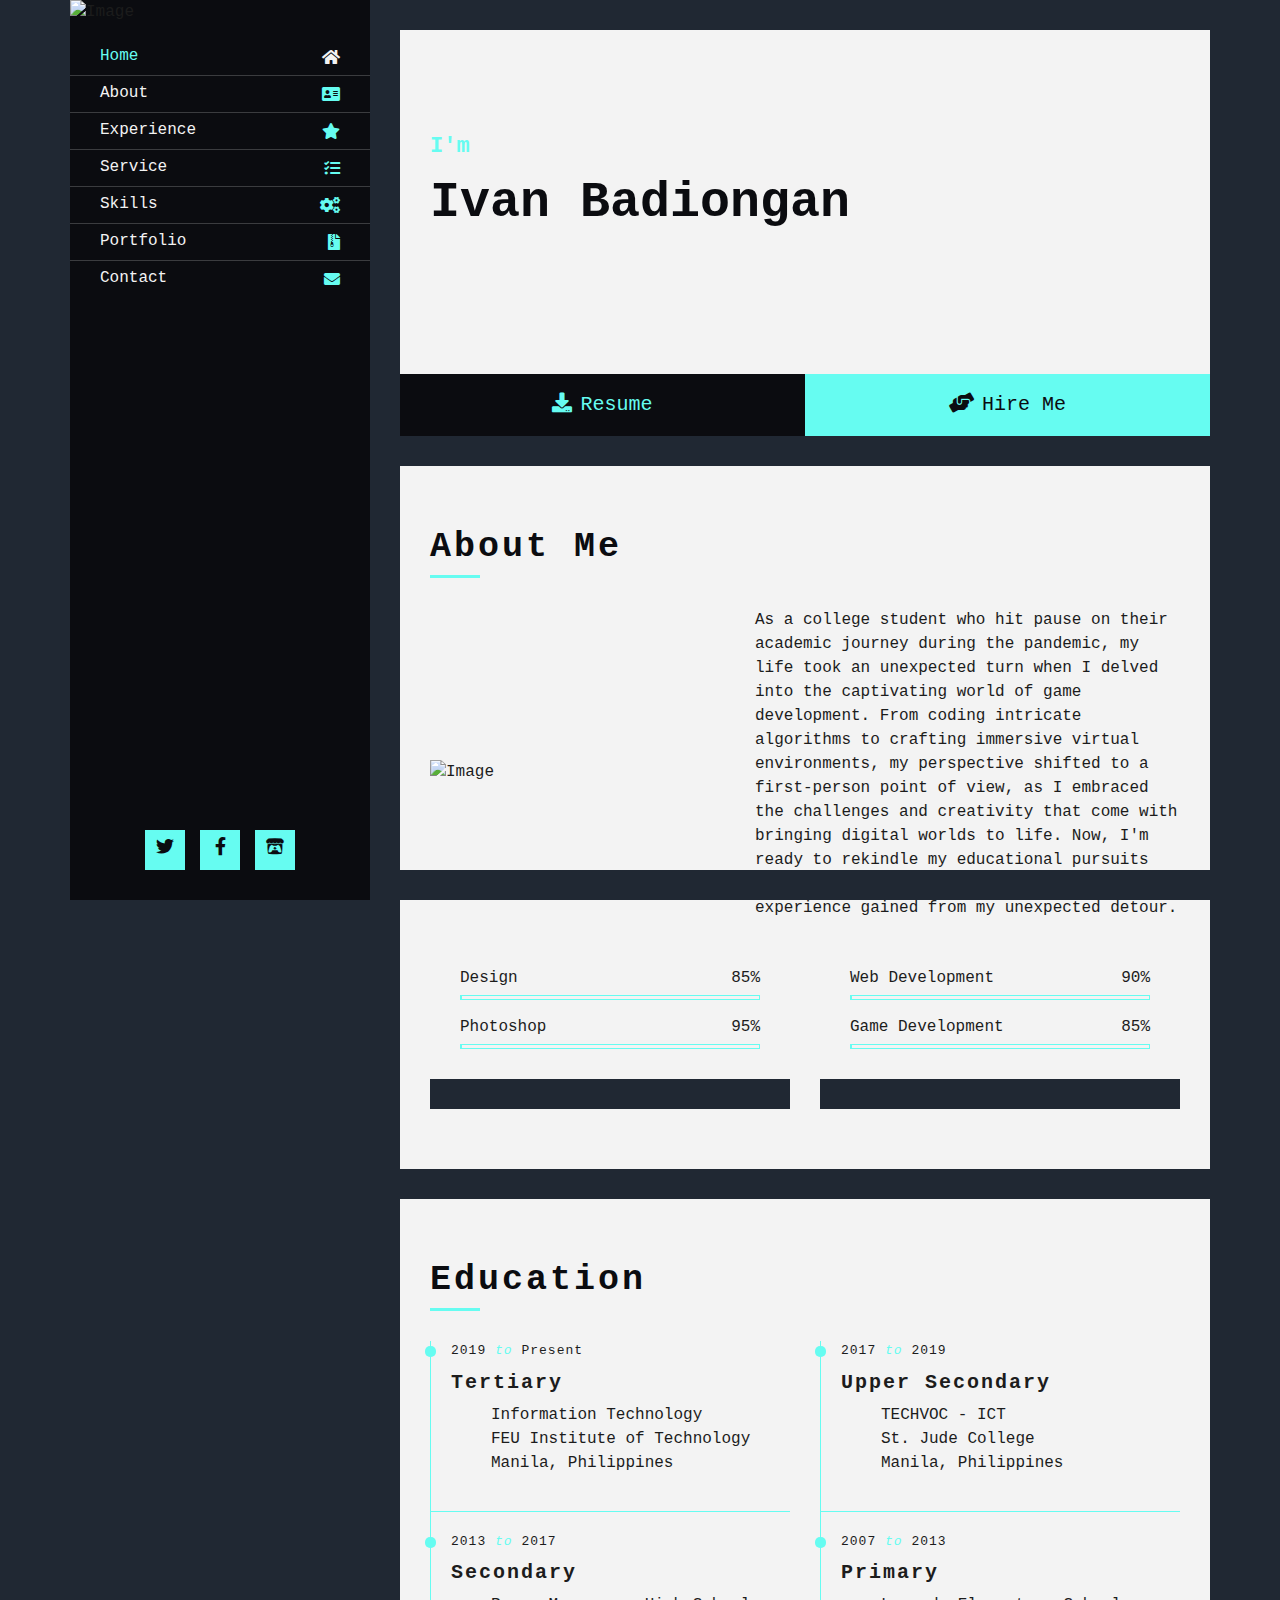
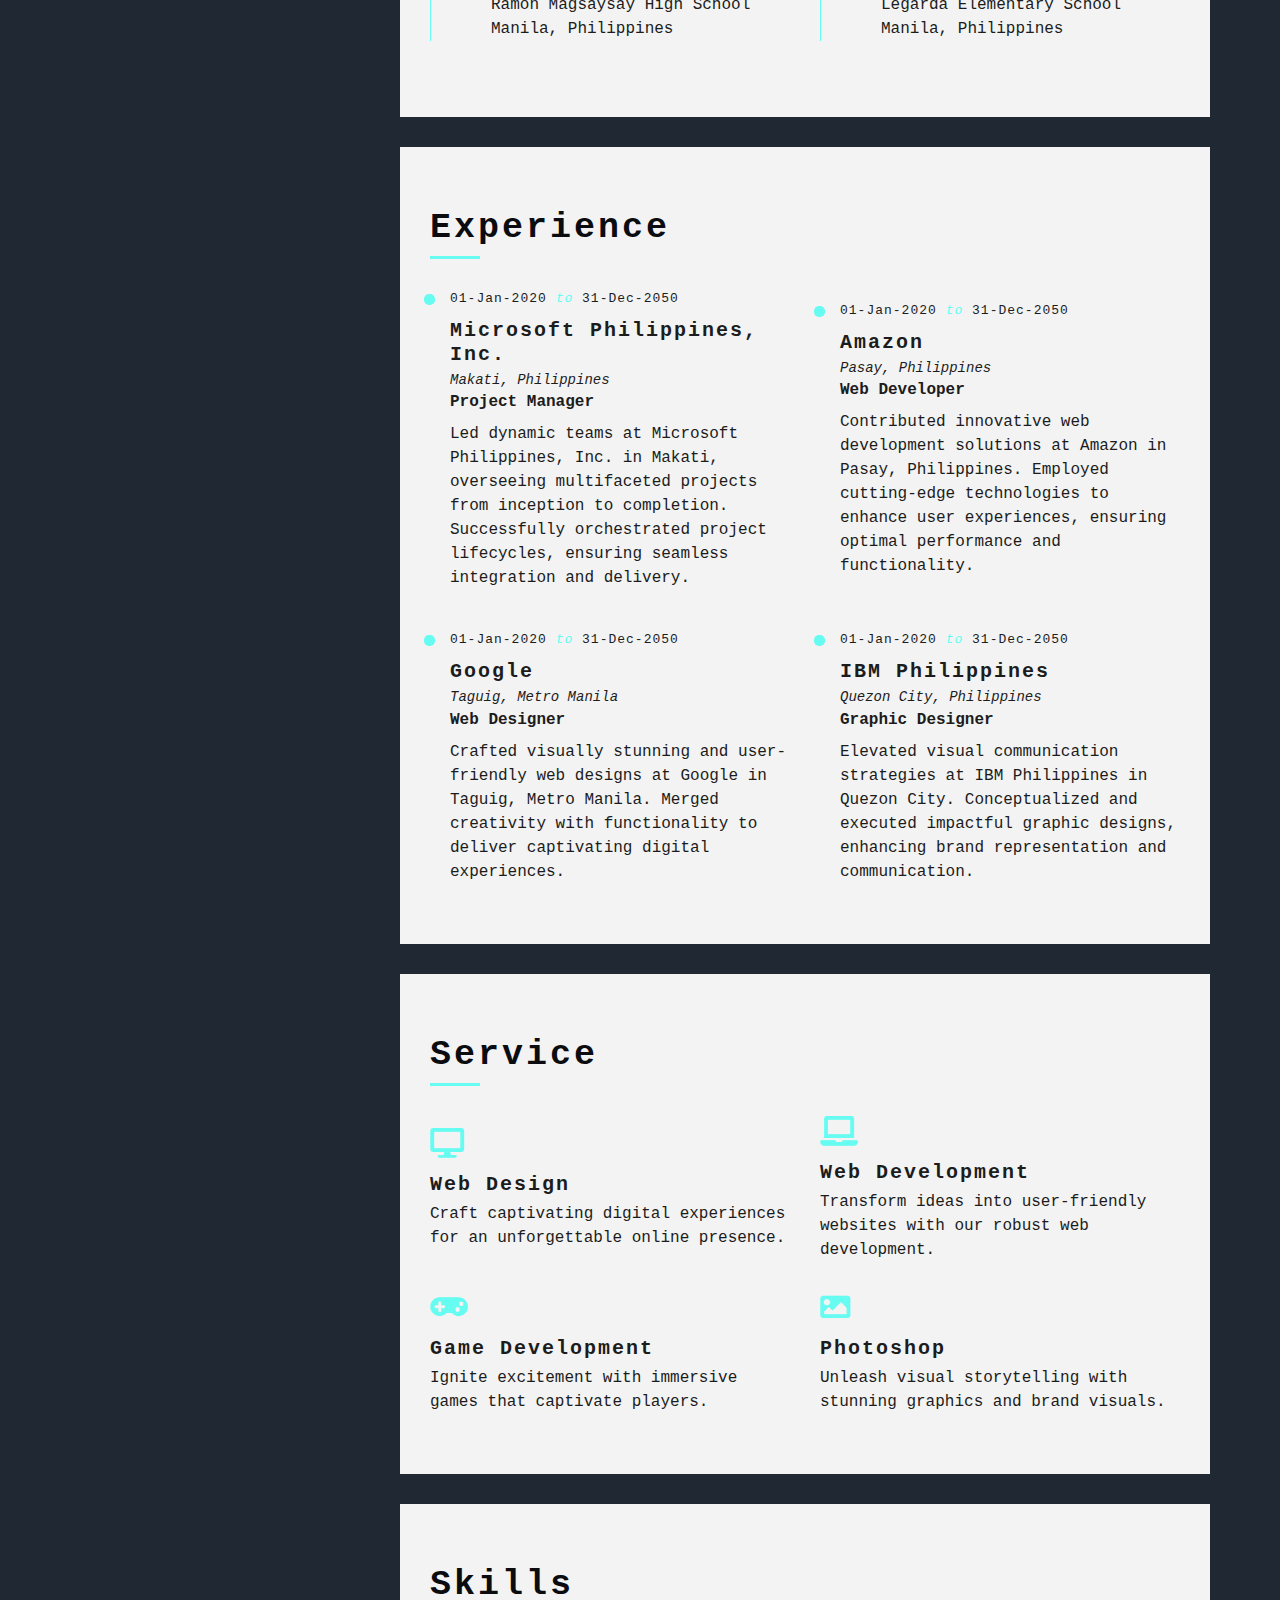
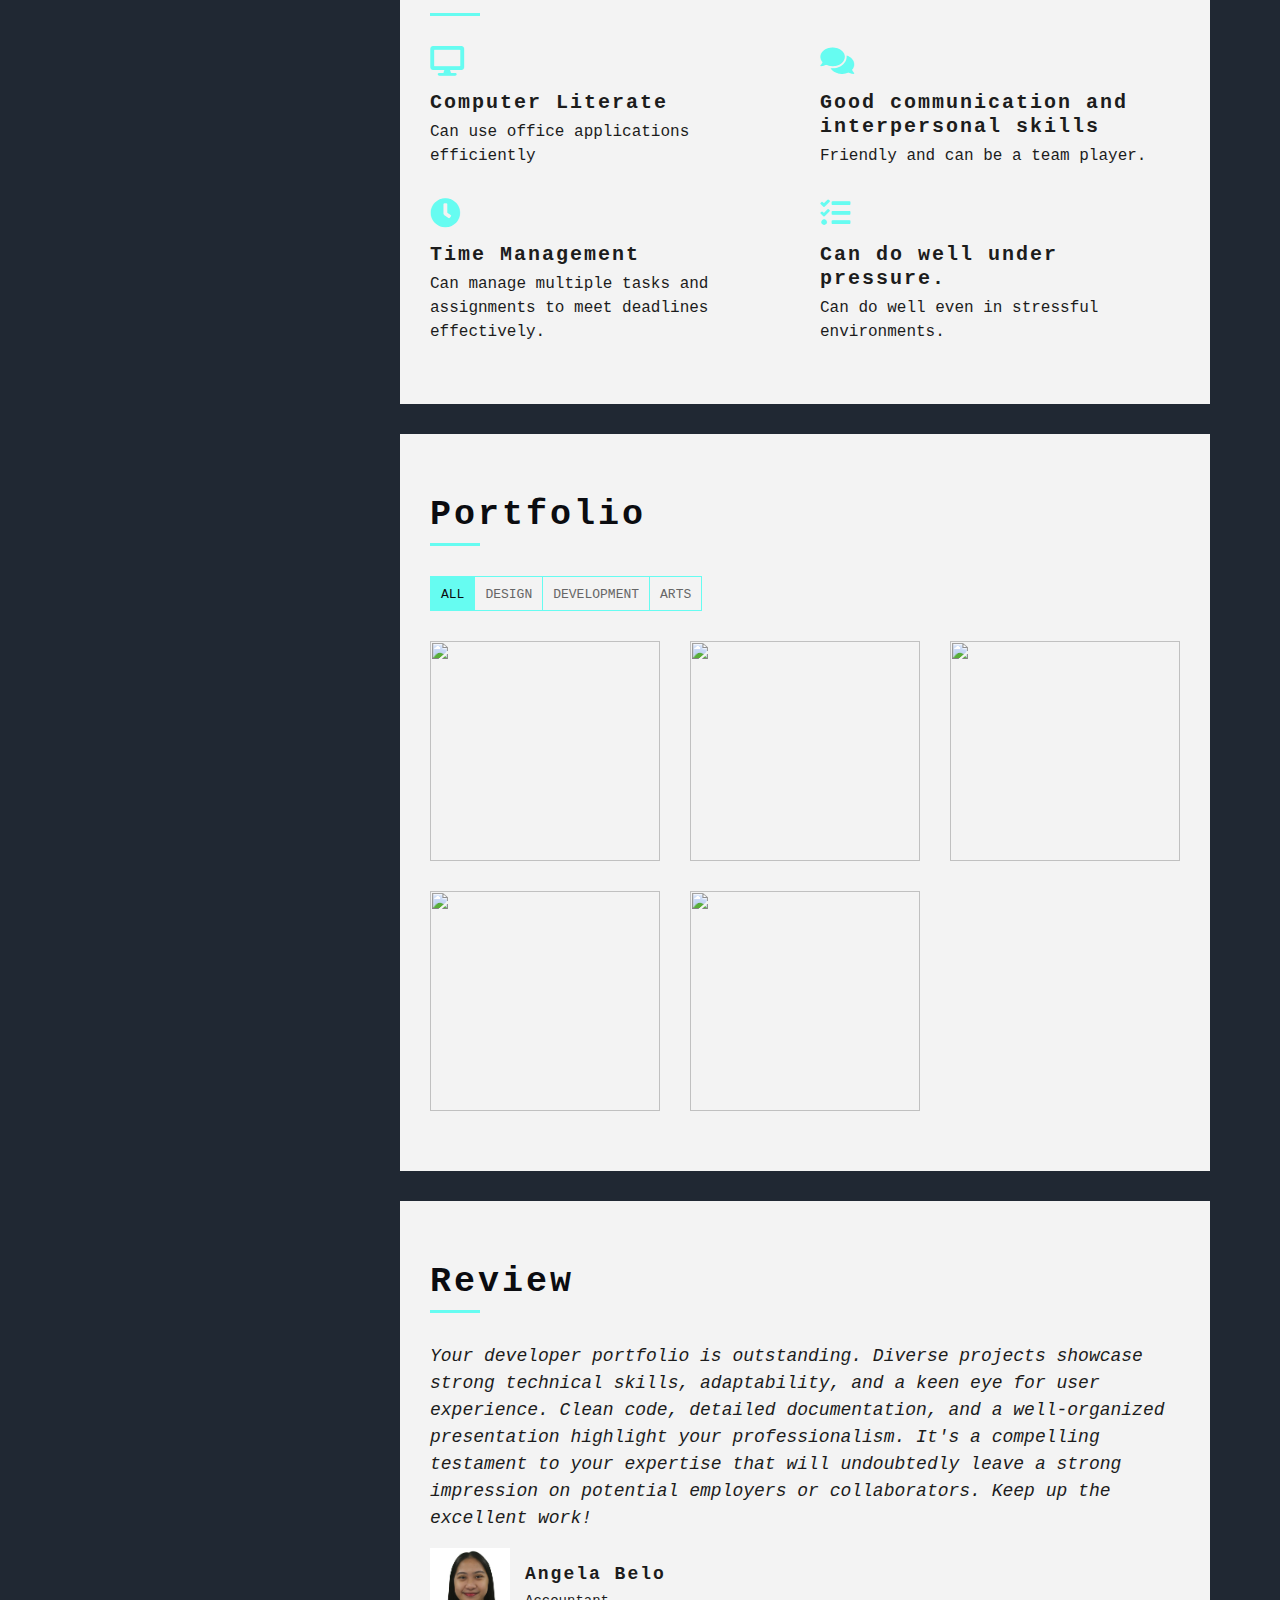
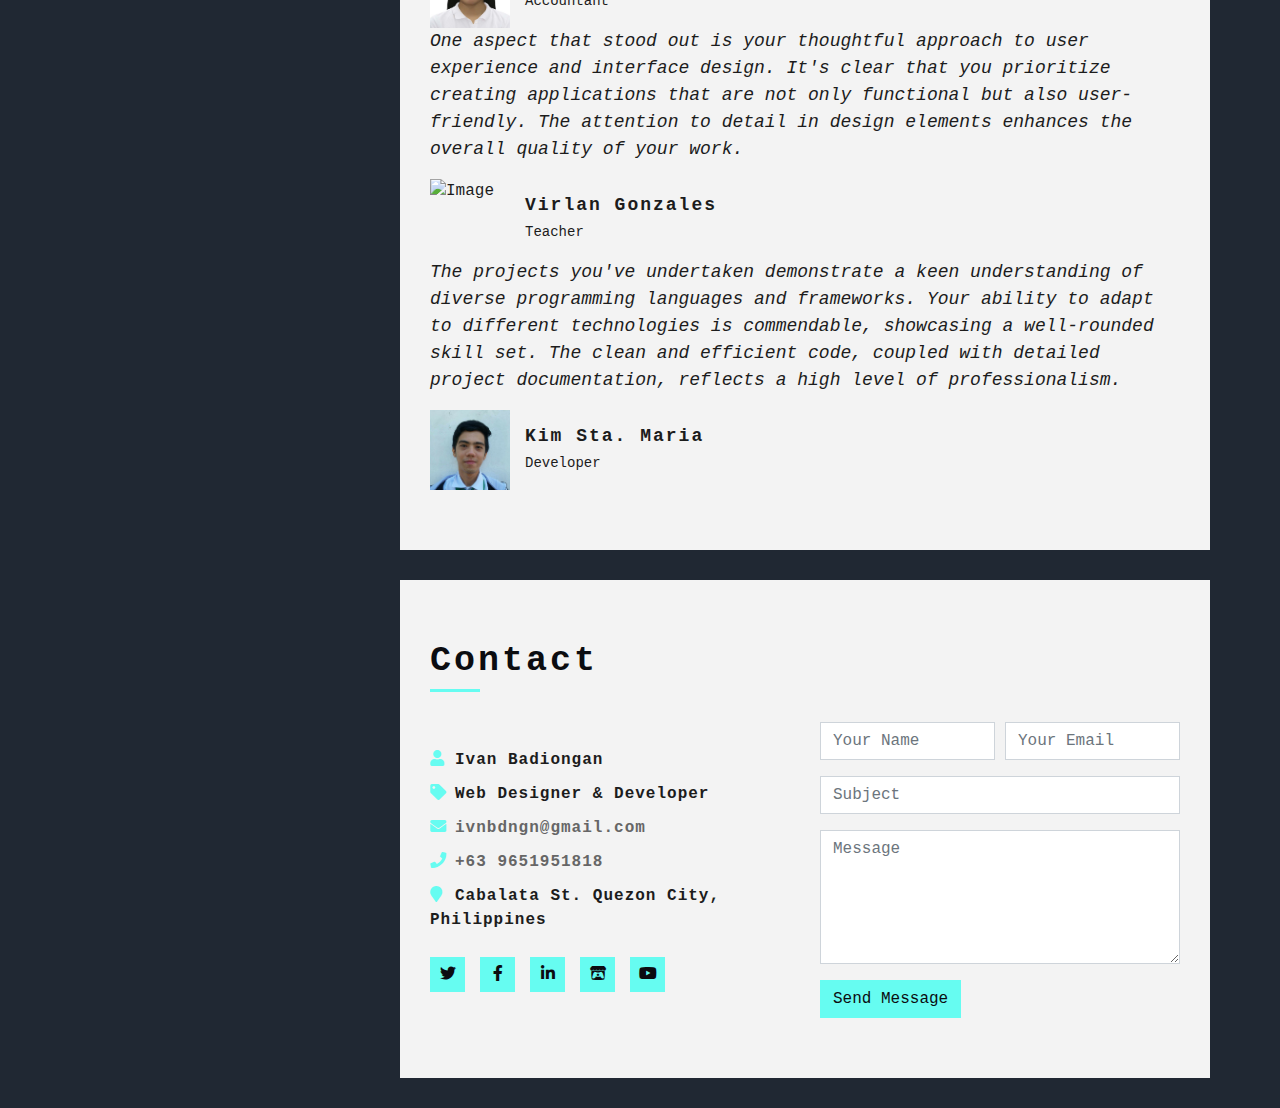
==== commit 92ae9647: "Add files via upload" ====
--- a/index.html
+++ b/index.html
@@ -302,14 +302,14 @@
                                 <div class="skl-col">
                                     <i class="fa fa-comments"></i>
                                     <h3>Good communication and interpersonal skills</h3>
-                                    <p>Friendly and can be a teamplayer.</p>
+                                    <p>Friendly and can be a team player.</p>
                                 </div>
                             </div>
                             <div class="col-md-6">
                                 <div class="skl-col">
                                     <i class="fa fa-clock"></i>
-                                    <h3>Can manage multiple tasks and assignments to meet deadlines effectively.</h3>
-                                    <p>Ignite excitement with immersive games that captivate players.</p>
+                                    <h3>Time Management</h3>
+                                    <p>Can manage multiple tasks and assignments to meet deadlines effectively.</p>
                                 </div>
                             </div>
                             <div class="col-md-6">
